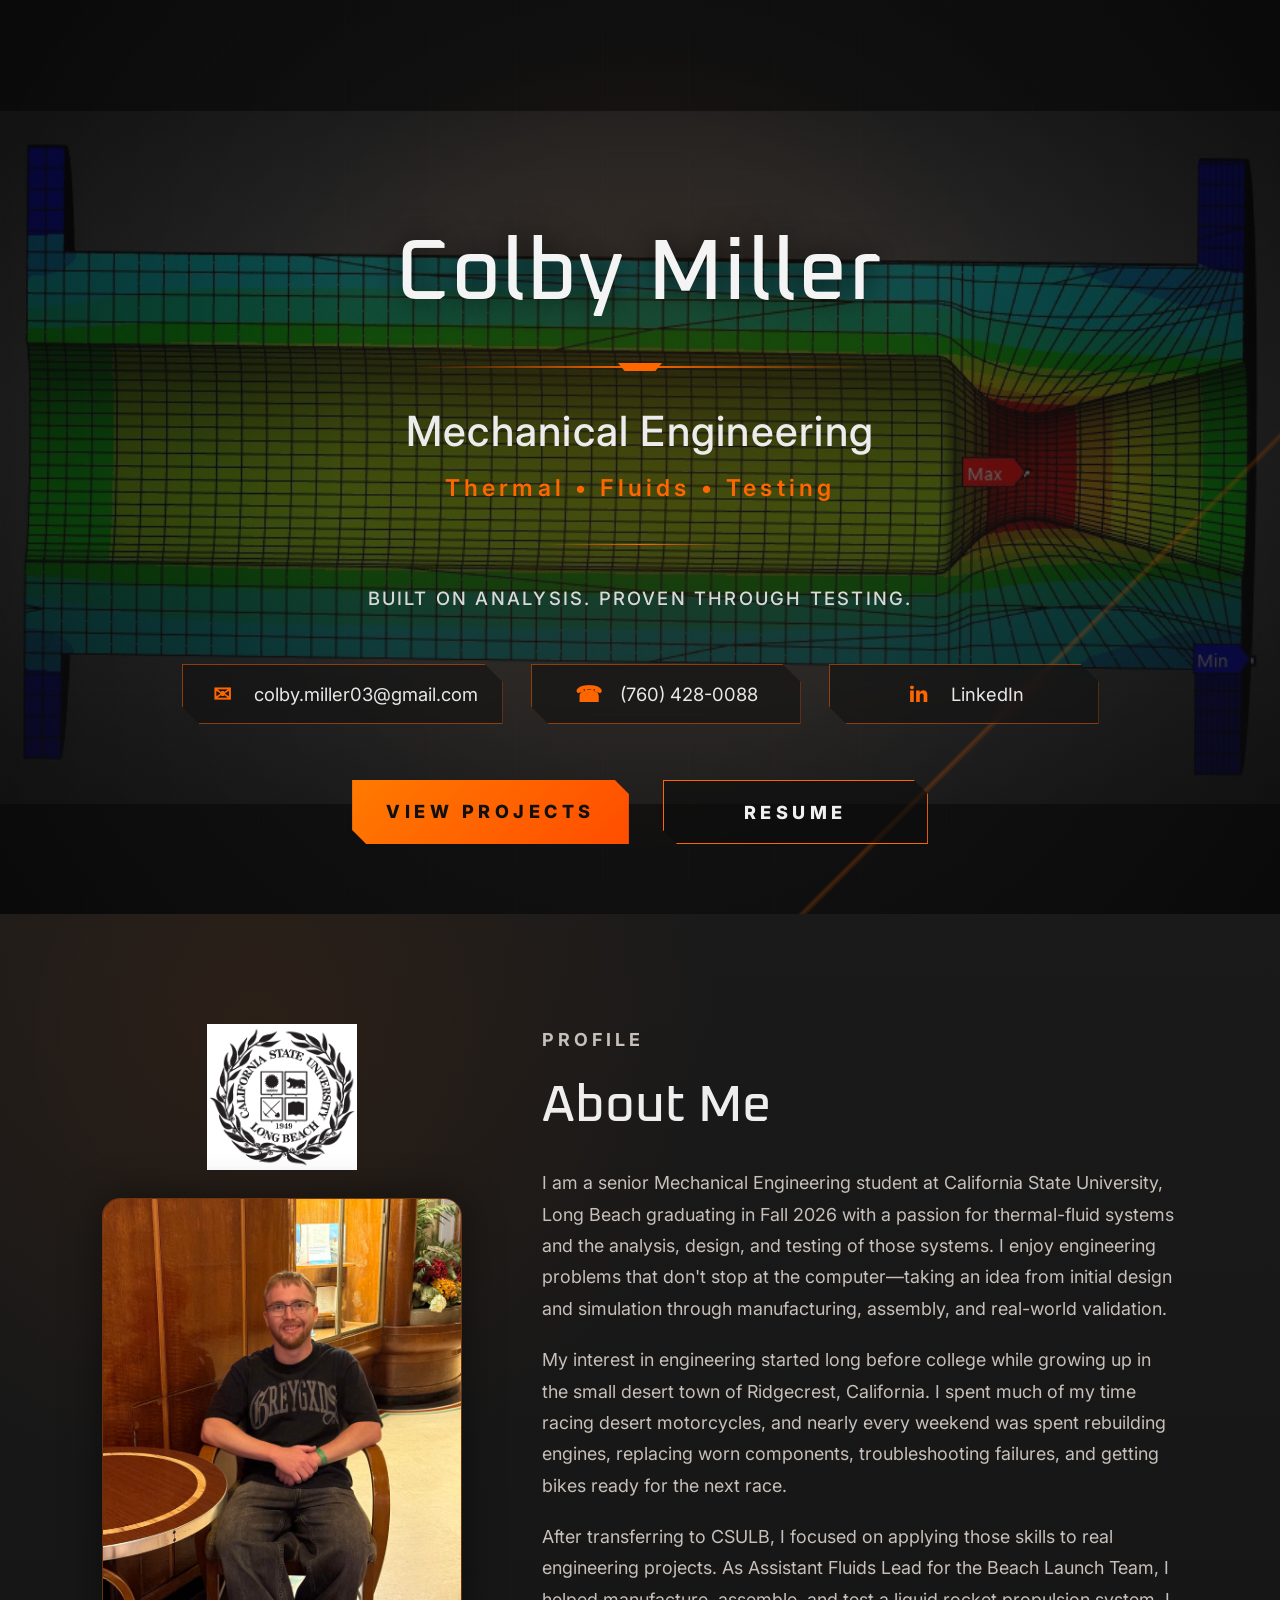
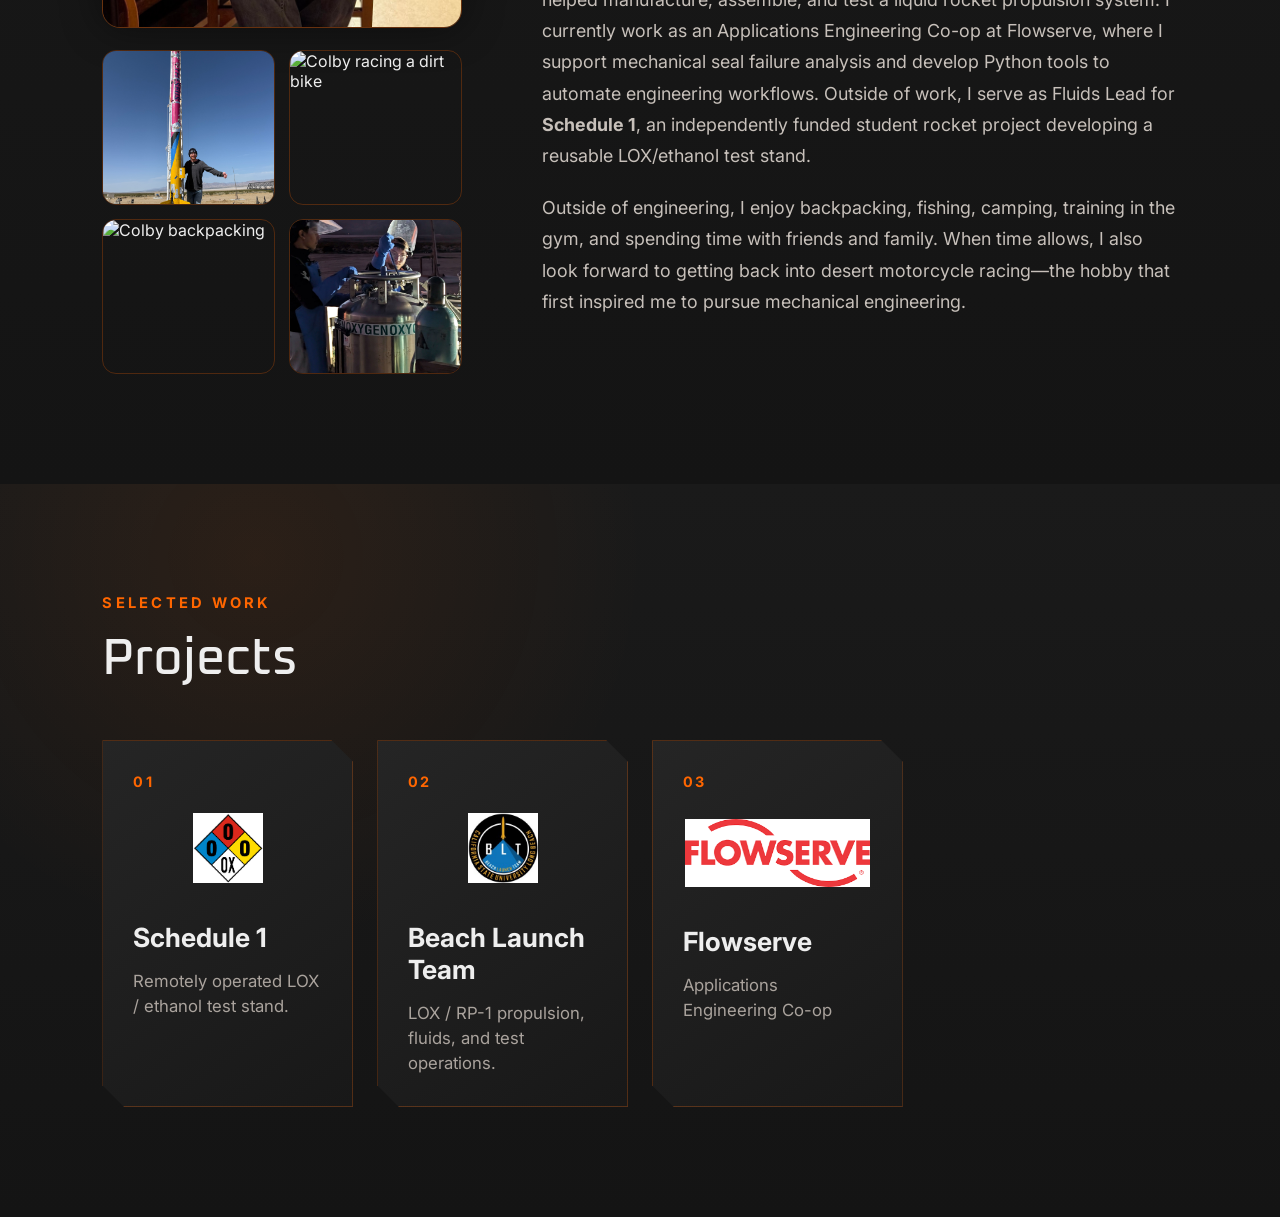
==== index.html @ 21b04b91 "Move website files to repository root" ====
<!DOCTYPE html>
<html lang="en">
<head>
  <meta charset="UTF-8" />
  <meta name="viewport" content="width=device-width, initial-scale=1.0" />
  <title>Colby Miller | Mechanical Engineering</title>

  <link href="https://fonts.googleapis.com/css2?family=Oxanium:wght@300;400;500;600;700&family=Inter:wght@300;400;500;600;700&display=swap" rel="stylesheet">
  <link rel="stylesheet" href="css/style.css" />
</head>

<body>
  <section class="hero">
    <video autoplay muted loop playsinline class="hero-video">
     <source src="../videos/thermalvideo.mp4" type="video/mp4" />
    </video>

    <div class="hero-content">
      <h1>Colby Miller</h1>

      <div class="orange-rule"></div>

      <h2>Mechanical Engineering</h2>
      <p class="subtitle">Thermal • Fluids • Testing</p>

      <div class="small-rule"></div>

      <p class="hook">Built on analysis. Proven through testing.</p>

      <div class="contact-row">
        <a href="mailto:colby.miller03@gmail.com" class="contact-box">
          <span class="icon">✉</span>
          <span>colby.miller03@gmail.com</span>
        </a>

        <a href="tel:7604280088" class="contact-box">
          <span class="icon">☎</span>
          <span>(760) 428-0088</span>
        </a>

        <a href="https://www.linkedin.com/in/colby-miller-5759391b1/" target="_blank" class="contact-box">
          <span class="icon">in</span>
          <span>LinkedIn</span>
        </a>
      </div>

      <div class="button-row">
        <a href="#projects" class="industrial-btn filled">View Projects</a>
        <a href="resume/Colby-Miller-Resume.pdf" class="industrial-btn outline" target="_blank">Resume</a>
      </div>
    </div>
  </section>

 <section class="about" id="about">
  <div class="about-layout">

    <div class="about-visuals">
      <img class="school-logo" src="images/csulb-logo.png" alt="CSULB logo" />

      <img class="portrait-photo" src="images/profile.jpg" alt="Photo of Colby Miller" />

      <div class="photo-grid">
        <img src="images/rocket.jpg" alt="Colby with Beach Launch Team rocket" />
        <img src="images/dirt-bike.jpg" alt="Colby racing a dirt bike" />
        <img src="images/backpacking.jpg" alt="Colby backpacking" />
        <img src="images/lox.jpg" alt="Colby working with LOX hardware" />
      </div>
    </div>

    <div class="about-text">
      <p class="section-label">Profile</p>
      <h2>About Me</h2>

      <p>
        I am a senior Mechanical Engineering student at California State University,
        Long Beach graduating in Fall 2026 with a passion for thermal-fluid systems
        and the analysis, design, and testing of those systems. I enjoy engineering
        problems that don't stop at the computer—taking an idea from initial design
        and simulation through manufacturing, assembly, and real-world validation.
      </p>

      <p>
        My interest in engineering started long before college while growing up in
        the small desert town of Ridgecrest, California. I spent much of my time
        racing desert motorcycles, and nearly every weekend was spent rebuilding
        engines, replacing worn components, troubleshooting failures, and getting
        bikes ready for the next race.
      </p>

      <p>
        After transferring to CSULB, I focused on applying those skills to real
        engineering projects. As Assistant Fluids Lead for the Beach Launch Team, I
        helped manufacture, assemble, and test a liquid rocket propulsion system. I
        currently work as an Applications Engineering Co-op at Flowserve, where I
        support mechanical seal failure analysis and develop Python tools to automate
        engineering workflows. Outside of work, I serve as Fluids Lead for
        <strong>Schedule 1</strong>, an independently funded student rocket project
        developing a reusable LOX/ethanol test stand.
      </p>

      <p>
        Outside of engineering, I enjoy backpacking, fishing, camping, training in
        the gym, and spending time with friends and family. When time allows, I also
        look forward to getting back into desert motorcycle racing—the hobby that
        first inspired me to pursue mechanical engineering.
      </p>
    </div>

  </div>
</section>

  <section class="projects" id="projects">

    <div class="section-header">
        <p class="section-label">Selected Work</p>
        <h2>Projects</h2>
    </div>

    <div class="project-grid">

        <!-- Schedule 1 -->



<a href="projects/schedule-1.html" class="project-card">

    <span>01</span>

    <img
        class="project-logo"
        src="images/schedule1logo.png"
        alt="Schedule 1 Logo"
    >

    <h3>Schedule 1</h3>

    <p>Remotely operated LOX / ethanol test stand.</p>

</a>

        <!-- Beach Launch Team -->

        <a href="projects/beach-launch-team.html" class="project-card">

            <span>02</span>

            <img class="project-logo"
                 src="images/csulb_beach_launch_team_logo.jpg"
                 alt="Beach Launch Team Logo">

            <h3>Beach Launch Team</h3>

            <p>LOX / RP-1 propulsion, fluids, and test operations.</p>

        </a>

        <!-- Flowserve -->

        <a href="projects/flowserve.html" class="project-card">

            <span>03</span>

            <img class="project-logo flowserve-logo"
                 src="images/flowserve_logo.png"
                 alt="Flowserve Logo">

            <h3>Flowserve</h3>

            <p>Applications Engineering Co-op</p>

        </a>

  

    </div>

</section>
  </section>
</body>
</html>
---- css/style.css ----
* {
  margin: 0;
  padding: 0;
  box-sizing: border-box;
}

html {
  scroll-behavior: smooth;
}

body {
  background: #181818;
  color: #eeeeee;
  font-family: "Inter", sans-serif;
}

/* HERO */

.hero {
  min-height: 100vh;
  position: relative;
  display: grid;
  place-items: center;
  text-align: center;
  overflow: hidden;

  background:
    linear-gradient(rgba(18, 18, 18, 0.45), rgba(18, 18, 18, 0.78)),
    radial-gradient(circle at center, rgba(255, 102, 0, 0.18), transparent 55%),
    url("../images/thermal-bg.jpg");

  background-size: contain;
background-repeat: no-repeat;
background-position: center;
background-color: #111111;
}

.hero::before {
  content: "";
  position: absolute;
  inset: 0;
  z-index: 1;
  background:
    linear-gradient(90deg, rgba(255, 102, 0, 0.07) 1px, transparent 1px),
    linear-gradient(rgba(255, 255, 255, 0.018) 1px, transparent 1px);
  background-size: 86px 86px;
  opacity: 0.24;
}

.hero::after {
  content: "";
  position: absolute;
  inset: 0;
  z-index: 1;
  pointer-events: none;
  background:
    radial-gradient(circle, transparent 38%, rgba(0, 0, 0, 0.45) 100%),
    linear-gradient(135deg, transparent 0 78%, rgba(255, 102, 0, 0.28) 78.2%, transparent 78.5%);
}

.hero-content {
  position: relative;
  z-index: 2;
  max-width: 1100px;
  padding: 70px 24px;
}

.hero h1 {
  font-family: "Oxanium", sans-serif;
  font-size: clamp(3.2rem, 7vw, 5.4rem);
  font-weight: 500;
  letter-spacing: 0.015em;
  color: #f4f4f4;
  margin-bottom: 38px;
  text-shadow: 0 0 30px rgba(0, 0, 0, 0.8);
}

.orange-rule {
  width: min(460px, 70vw);
  height: 2px;
  margin: 0 auto 38px;
  background: linear-gradient(90deg, transparent, #ff6600, transparent);
  position: relative;
}

.orange-rule::after {
  content: "";
  position: absolute;
  left: 50%;
  top: -3px;
  transform: translateX(-50%);
  width: 44px;
  height: 8px;
  background: #ff6600;
  clip-path: polygon(0 0, 100% 0, 85% 100%, 15% 100%);
}

.hero h2 {
  font-family: "Inter", sans-serif;
  font-size: 2.6rem;
  font-weight: 500;
  letter-spacing: 0.03em;
  color: #ececec;
  margin-bottom: 18px;
}

.subtitle {
  font-family: "Inter", sans-serif;
  color: #ff6600;
  font-size: 1.45rem;
  font-weight: 600;
  letter-spacing: 0.18em;
}

.small-rule {
  width: 190px;
  height: 1px;
  background: linear-gradient(90deg, transparent, #ff6600, transparent);
  margin: 42px auto;
}

.hook {
  font-family: "Inter", sans-serif;
  color: #d9d9d9;
  font-size: 1.15rem;
  font-weight: 500;
  letter-spacing: 0.12em;
  text-transform: uppercase;
  margin-bottom: 55px;
}

.contact-row {
  display: flex;
  justify-content: center;
  flex-wrap: wrap;
  gap: 28px;
  margin-bottom: 56px;
}

.contact-box {
  min-width: 270px;
  display: flex;
  align-items: center;
  justify-content: center;
  gap: 17px;
  color: #e8e8e8;
  text-decoration: none;
  padding: 16px 24px;
  border: 1px solid rgba(255, 102, 0, 0.5);
  background: rgba(18, 18, 18, 0.58);
  clip-path: polygon(0 0, calc(100% - 18px) 0, 100% 18px, 100% 100%, 18px 100%, 0 calc(100% - 18px));
  backdrop-filter: blur(8px);
  transition: 0.25s ease;
  font-size: 1.15rem;
}

.contact-box:hover {
  border-color: #ff6600;
  box-shadow: 0 0 28px rgba(255, 102, 0, 0.3);
  transform: translateY(-3px);
}

.icon {
  color: #ff6600;
  font-weight: 800;
  font-size: 1.35rem;
  min-width: 30px;
}

.button-row {
  display: flex;
  justify-content: center;
  gap: 34px;
  flex-wrap: wrap;
}

.industrial-btn {
  min-width: 265px;
  padding: 20px 34px;
  font-size: 1.13rem;
  font-weight: 800;
  letter-spacing: 0.25em;
  text-transform: uppercase;
  text-decoration: none;
  transition: 0.25s ease;
  clip-path: polygon(0 0, calc(100% - 14px) 0, 100% 14px, 100% 100%, 14px 100%, 0 calc(100% - 14px));
}

.industrial-btn.filled {
  color: #101010;
  background: linear-gradient(135deg, #ff7a00, #ff4d00);
}

.industrial-btn.outline {
  color: #f0f0f0;
  border: 1px solid #ff6600;
  background: rgba(12, 12, 12, 0.6);
}

.industrial-btn:hover {
  transform: translateY(-4px);
  box-shadow: 0 0 34px rgba(255, 102, 0, 0.38);
}

/* ABOUT + PROJECTS */

.about,
.projects {
  padding: 110px 8%;
  background:
    radial-gradient(circle at 20% 10%, rgba(255, 102, 0, 0.08), transparent 32%),
    linear-gradient(180deg, #1a1a1a, #141414);
}

.section-container {
  max-width: 1150px;
  margin: auto;
  display: grid;
  grid-template-columns: 360px 1fr;
  gap: 70px;
  align-items: center;
}

.about-image img {
  width: 100%;
  border-radius: 18px;
  border: 1px solid rgba(255, 102, 0, 0.35);
  box-shadow: 0 0 45px rgba(0, 0, 0, 0.55);
}

.section-label {
  color: #ff6600;
  text-transform: uppercase;
  letter-spacing: 0.22em;
  font-size: 0.92rem;
  margin-bottom: 16px;
  font-weight: 700;
}

.about-text h2,
.section-header h2 {
  font-family: "Oxanium", sans-serif;
  font-size: clamp(2rem, 4vw, 3.8rem);
  font-weight: 500;
  margin-bottom: 28px;
}

.about-text p {
  color: #c7c0ba;
  line-height: 1.75;
  font-size: 1.12rem;
  margin-bottom: 20px;
}

.section-header {
  max-width: 1150px;
  margin: 0 auto 48px auto;
}

.project-grid {
  max-width: 1150px;
  margin: auto;
  display: grid;
  grid-template-columns: repeat(4, 1fr);
  gap: 24px;
}

.project-card {
  min-height: 250px;
  padding: 30px;
  background: linear-gradient(145deg, #252525, #181818);
  border: 1px solid rgba(255, 102, 0, 0.24);
  color: #eeeeee;
  text-decoration: none;
  transition: 0.25s ease;
  clip-path: polygon(0 0, calc(100% - 22px) 0, 100% 22px, 100% 100%, 22px 100%, 0 calc(100% - 22px));
}

.project-card span {
  color: #ff6600;
  font-size: 0.9rem;
  letter-spacing: 0.16em;
  font-weight: 700;
}

.project-card h3 {
  margin: 38px 0 16px;
  font-size: 1.65rem;
}

.project-card p {
  color: #aaa39d;
  line-height: 1.5;
  font-size: 1.05rem;
}

.project-card:hover {
  transform: translateY(-8px);
  border-color: #ff6600;
  box-shadow: 0 0 38px rgba(255, 102, 0, 0.2);
}

@media (max-width: 900px) {
  .section-container {
    grid-template-columns: 1fr;
  }

  .project-grid {
    grid-template-columns: 1fr;
  }

  .contact-row {
    flex-direction: column;
    align-items: center;
  }

  .hero h2,
  .subtitle,
  .hook {
    letter-spacing: 0.12em;
  }
}

/* ===========================================================
   ABOUT ME PHOTO LAYOUT
=========================================================== */

.about-layout {
  max-width: 1180px;
  margin: auto;
  display: grid;
  grid-template-columns: 360px 1fr;
  gap: 80px;
  align-items: start;
}

.about-visuals {
  display: flex;
  flex-direction: column;
  gap: 22px;
}

.school-logo {
  width: 150px;
  align-self: center;
  object-fit: contain;
  margin-bottom: 6px;
}

.portrait-photo {
  width: 100%;
  height: 430px;
  object-fit: cover;
  border-radius: 18px;
  border: 1px solid rgba(255,102,0,.35);
  box-shadow: 0 0 40px rgba(0,0,0,.45);
}

.photo-grid {
  display: grid;
  grid-template-columns: 1fr 1fr;
  gap: 14px;
}

.photo-grid img {
  width: 100%;
  height: 155px;
  object-fit: cover;
  border-radius: 14px;
  border: 1px solid rgba(255,102,0,.25);
  transition: .25s;
}

.photo-grid img:hover,
.portrait-photo:hover{
  transform: translateY(-4px);
  border-color:#ff6600;
  box-shadow:0 0 25px rgba(255,102,0,.25);
}

@media(max-width:900px){

  .about-layout{
    grid-template-columns:1fr;
  }

  .portrait-photo{
    height:380px;
  }

}

/* ===========================
   PROJECT LOGOS
=========================== */

.project-logo{

    display:block;

    width:70px;

    height:70px;

    object-fit:contain;

    margin:22px auto 18px;

    transition:.25s;

}

.flowserve-logo{

    width:185px;

    height:auto;

    margin:28px auto 18px;

}

.project-card:hover .project-logo{

    transform:scale(1.05);

}

/* ===========================================================
   TECHNICAL PROJECT PAGE
=========================================================== */

.technical-hero {
  min-height: 62vh;
  padding: 70px 8% 80px;
  display: flex;
  flex-direction: column;
  justify-content: flex-end;
  background:
    radial-gradient(circle at 75% 20%, rgba(255, 102, 0, 0.13), transparent 30%),
    linear-gradient(145deg, #211b18, #131313 60%, #0d0d0d);
  border-bottom: 1px solid rgba(255, 102, 0, 0.22);
}

.back-link {
  position: absolute;
  top: 30px;
  left: 8%;
  color: #bdb7b1;
  text-decoration: none;
  font-size: 0.95rem;
  letter-spacing: 0.08em;
  transition: 0.2s ease;
}

.back-link:hover {
  color: #ff6600;
}

.technical-hero h1 {
  max-width: 1050px;
  font-family: "Oxanium", sans-serif;
  font-size: clamp(3rem, 8vw, 6.8rem);
  font-weight: 500;
  line-height: 0.98;
  margin: 12px 0 18px;
}

.technical-subtitle {
  color: #ff6600;
  font-size: clamp(1.25rem, 2.5vw, 2rem);
  font-weight: 600;
  letter-spacing: 0.08em;
}

.technical-intro {
  max-width: 780px;
  margin-top: 28px;
  color: #beb7b0;
  font-size: 1.1rem;
  line-height: 1.75;
}

.technical-page {
  background: #141414;
}

.technical-phase {
  padding: 110px 8%;
  border-bottom: 1px solid rgba(255, 255, 255, 0.07);
  background:
    radial-gradient(circle at 10% 15%, rgba(255, 102, 0, 0.05), transparent 27%),
    linear-gradient(180deg, #171717, #111111);
}

.phase-heading {
  max-width: 1180px;
  margin: 0 auto 48px;
  display: flex;
  align-items: center;
  gap: 24px;
}

.phase-number {
  width: 76px;
  height: 76px;
  flex-shrink: 0;
  display: grid;
  place-items: center;
  border: 1px solid rgba(255, 102, 0, 0.55);
  color: #ff6600;
  font-family: "Oxanium", sans-serif;
  font-size: 1.4rem;
  font-weight: 600;
  clip-path: polygon(
    0 0,
    calc(100% - 14px) 0,
    100% 14px,
    100% 100%,
    14px 100%,
    0 calc(100% - 14px)
  );
}

.phase-label {
  color: #ff6600;
  text-transform: uppercase;
  letter-spacing: 0.22em;
  font-size: 0.82rem;
  font-weight: 700;
  margin-bottom: 8px;
}

.phase-heading h2 {
  font-family: "Oxanium", sans-serif;
  font-size: clamp(2rem, 4vw, 3.7rem);
  font-weight: 500;
}

.phase-image {
  overflow: hidden;
  background: #0c0c0c;
  border: 1px solid rgba(255, 102, 0, 0.24);
  border-radius: 14px;
  box-shadow: 0 24px 70px rgba(0, 0, 0, 0.35);
}

.phase-image img {
  display: block;
  width: 100%;
  height: 100%;
  object-fit: contain;
  background: #101010;
}

.phase-image-wide {
  max-width: 1180px;
  margin: 0 auto 42px;
}

.phase-image-wide img {
  max-height: 720px;
}

.phase-image figcaption {
  padding: 14px 18px;
  color: #99918a;
  font-size: 0.9rem;
  border-top: 1px solid rgba(255, 255, 255, 0.07);
}

.image-pair {
  max-width: 1180px;
  margin: 0 auto 42px;
  display: grid;
  grid-template-columns: 1fr 1.25fr;
  gap: 24px;
}

.image-pair .phase-image {
  min-height: 420px;
}

.phase-content {
  max-width: 920px;
  margin: auto;
}

.phase-content p {
  color: #c8c0b9;
  font-size: 1.08rem;
  line-height: 1.8;
  margin-bottom: 20px;
}

.phase-tags {
  display: flex;
  flex-wrap: wrap;
  gap: 10px;
  margin-top: 32px;
}

.phase-tags span {
  padding: 9px 13px;
  color: #bbb3ac;
  background: rgba(255, 255, 255, 0.035);
  border: 1px solid rgba(255, 102, 0, 0.18);
  border-radius: 999px;
  font-size: 0.88rem;
}

.validation-layout {
  max-width: 1180px;
  margin: 0 auto 42px;
  display: grid;
  grid-template-columns: 1.4fr 0.6fr;
  gap: 28px;
  align-items: stretch;
}

.validation-summary {
  padding: 28px;
  background: linear-gradient(145deg, #24201d, #151515);
  border: 1px solid rgba(255, 102, 0, 0.26);
  border-radius: 14px;
}

.validation-kicker {
  color: #ff6600;
  text-transform: uppercase;
  letter-spacing: 0.2em;
  font-size: 0.82rem;
  font-weight: 700;
  margin-bottom: 22px;
}

.validation-grid {
  display: grid;
  gap: 14px;
}

.validation-card {
  padding: 18px;
  background: rgba(0, 0, 0, 0.28);
  border-left: 2px solid #ff6600;
}

.validation-card span {
  display: block;
  color: #a9a19b;
  font-size: 0.9rem;
  margin-bottom: 8px;
}

.validation-card strong {
  color: #f2f2f2;
  font-family: "Oxanium", sans-serif;
  font-size: 1.55rem;
}

.next-project {
  padding: 110px 8%;
  text-align: center;
  background:
    radial-gradient(circle at center, rgba(255, 102, 0, 0.12), transparent 34%),
    #101010;
}

.next-project h2 {
  max-width: 800px;
  margin: 12px auto 38px;
  font-family: "Oxanium", sans-serif;
  font-size: clamp(2rem, 4vw, 3.6rem);
  font-weight: 500;
}

@media (max-width: 900px) {

  .technical-hero {
    min-height: 70vh;
    padding-top: 110px;
  }

  .phase-heading {
    align-items: flex-start;
  }

  .image-pair,
  .validation-layout {
    grid-template-columns: 1fr;
  }

  .image-pair .phase-image {
    min-height: 300px;
  }

  .phase-number {
    width: 58px;
    height: 58px;
  }

}

/* ===========================================================
   ENGINE THERMAL ANALYSIS
=========================================================== */

.equation-panel {
  max-width: 1050px;
  margin: 38px auto;
  padding: 30px;
  background:
    linear-gradient(145deg, rgba(255, 102, 0, 0.07), rgba(255, 255, 255, 0.025)),
    #171717;
  border: 1px solid rgba(255, 102, 0, 0.24);
  border-left: 3px solid #ff6600;
  border-radius: 12px;
}

.equation-label {
  color: #ff6600;
  text-transform: uppercase;
  letter-spacing: 0.18em;
  font-size: 0.82rem;
  font-weight: 700;
  margin-bottom: 22px;
}

.equation {
  overflow-x: auto;
  padding: 20px 10px;
  color: #f2f2f2;
  font-size: clamp(1rem, 1.8vw, 1.3rem);
  text-align: center;
}

.equation-definitions {
  display: grid;
  grid-template-columns: repeat(2, 1fr);
  gap: 10px 28px;
  margin-top: 22px;
  padding-top: 22px;
  border-top: 1px solid rgba(255, 255, 255, 0.08);
}

.equation-definitions span {
  color: #aaa29b;
  font-size: 0.92rem;
  line-height: 1.5;
}

.equation-definitions strong {
  color: #eeeeee;
}

.thermal-data-grid {
  max-width: 1050px;
  margin: 46px auto;
  display: grid;
  grid-template-columns: 1fr 1fr;
  gap: 24px;
}

.thermal-data-grid .phase-image {
  min-height: 310px;
}

.thermal-data-grid .phase-image img {
  object-fit: contain;
  padding: 10px;
}

.thermal-video-frame {
  max-width: 1080px;
  margin: 48px auto;
  overflow: hidden;
  background: #090909;
  border: 1px solid rgba(255, 102, 0, 0.28);
  border-radius: 14px;
  box-shadow: 0 28px 80px rgba(0, 0, 0, 0.45);
}

.thermal-video-frame video {
  display: block;
  width: 100%;
  max-height: 720px;
  background: #000000;
}

.video-caption {
  padding: 16px 20px;
  color: #aaa29b;
  border-top: 1px solid rgba(255, 255, 255, 0.07);
  font-size: 0.92rem;
}

.thermal-results-grid {
  max-width: 1080px;
  margin: 44px auto;
  display: grid;
  grid-template-columns: repeat(4, 1fr);
  gap: 18px;
}

.thermal-result-card {
  min-height: 150px;
  padding: 24px;
  display: flex;
  flex-direction: column;
  justify-content: space-between;
  background: linear-gradient(145deg, #24211f, #151515);
  border: 1px solid rgba(255, 102, 0, 0.24);
  clip-path: polygon(
    0 0,
    calc(100% - 16px) 0,
    100% 16px,
    100% 100%,
    16px 100%,
    0 calc(100% - 16px)
  );
}

.thermal-result-card span {
  color: #99918a;
  font-size: 0.88rem;
  text-transform: uppercase;
  letter-spacing: 0.1em;
}

.thermal-result-card strong {
  color: #f0f0f0;
  font-family: "Oxanium", sans-serif;
  font-size: 1.35rem;
  font-weight: 500;
}

.thermal-callout {
  max-width: 920px;
  margin: 50px auto 32px;
  padding: 28px 30px;
  background: rgba(255, 102, 0, 0.065);
  border-left: 3px solid #ff6600;
}

.thermal-callout-label {
  color: #ff6600;
  text-transform: uppercase;
  letter-spacing: 0.18em;
  font-size: 0.8rem;
  font-weight: 700;
  margin-bottom: 12px;
}

.thermal-callout p:last-child {
  color: #c8c0b9;
  font-size: 1.04rem;
  line-height: 1.75;
}

.thermal-tags {
  max-width: 920px;
  margin-left: auto;
  margin-right: auto;
}

.future-phase {
  padding: 90px 8%;
  text-align: center;
  background:
    repeating-linear-gradient(
      -45deg,
      rgba(255, 255, 255, 0.012),
      rgba(255, 255, 255, 0.012) 10px,
      transparent 10px,
      transparent 20px
    ),
    #131313;
  border-bottom: 1px solid rgba(255, 255, 255, 0.07);
}

.future-phase h2 {
  margin: 12px 0 24px;
  font-family: "Oxanium", sans-serif;
  font-size: clamp(2rem, 4vw, 3.5rem);
  font-weight: 500;
}

.future-phase p {
  max-width: 760px;
  margin: auto;
  color: #aaa29b;
  font-size: 1.04rem;
  line-height: 1.75;
}

@media (max-width: 900px) {

  .thermal-data-grid,
  .thermal-results-grid {
    grid-template-columns: 1fr;
  }

  .equation-definitions {
    grid-template-columns: 1fr;
  }

  .thermal-data-grid .phase-image {
    min-height: 240px;
  }

}

/* ===========================================================
   FEED SYSTEM DESIGN
=========================================================== */

.feedsystemimage {
  max-width: 1120px;
  margin: 46px auto;
  overflow: hidden;
  background: #090909;
  border: 1px solid rgba(255, 102, 0, 0.28);
  border-radius: 14px;
  box-shadow: 0 28px 80px rgba(0, 0, 0, 0.42);
}

.feedsystemimage img {
  display: block;
  width: 100%;
  max-height: 980px;
  object-fit: contain;
  background: #080808;
}

.feedsystemimage figcaption {
  padding: 16px 20px;
  color: #aaa29b;
  font-size: 0.92rem;
  border-top: 1px solid rgba(255, 255, 255, 0.07);
}

.cadimage {
  max-width: 980px;
}

.cadimage img {
  padding: 22px;
  background: #f2f2f2;
}

.feedsystemtags {
  max-width: 920px;
  margin-left: auto;
  margin-right: auto;
}

.equationsecondary {
  padding-top: 4px;
}

.equationnote {
  margin-top: 24px;
  padding-top: 20px;
  color: #948c86;
  font-size: 0.9rem;
  line-height: 1.65;
  border-top: 1px solid rgba(255, 255, 255, 0.07);
}

.componentgrid {
  max-width: 1050px;
  margin: 50px auto 0;
  display: grid;
  grid-template-columns: repeat(4, 1fr);
  gap: 18px;
}

.componentcard {
  min-height: 180px;
  padding: 24px;
  display: flex;
  flex-direction: column;
  justify-content: space-between;
  background: linear-gradient(145deg, #24211f, #151515);
  border: 1px solid rgba(255, 102, 0, 0.24);
  clip-path: polygon(
    0 0,
    calc(100% - 16px) 0,
    100% 16px,
    100% 100%,
    16px 100%,
    0 calc(100% - 16px)
  );
}

.componentcard span {
  color: #ff6600;
  text-transform: uppercase;
  letter-spacing: 0.11em;
  font-size: 0.82rem;
  font-weight: 700;
}

.componentcard strong {
  color: #d8d2cc;
  font-size: 1rem;
  line-height: 1.5;
  font-weight: 500;
}

@media (max-width: 900px) {

  .componentgrid {
    grid-template-columns: 1fr;
  }

  .feedsystemimage img {
    max-height: none;
  }

}

/* ===========================================================
   FLOWSERVE PAGE
=========================================================== */

.flowservehero {
  min-height: 68vh;
  position: relative;
  padding: 110px 8% 80px;
  display: flex;
  flex-direction: column;
  justify-content: flex-end;
  background:
    radial-gradient(circle at 75% 20%, rgba(255, 102, 0, 0.12), transparent 31%),
    linear-gradient(145deg, #211b18, #141414 58%, #0d0d0d);
  border-bottom: 1px solid rgba(255, 102, 0, 0.22);
}

.flowserveherologo {
  width: min(360px, 72vw);
  height: auto;
  margin-bottom: 40px;
  object-fit: contain;
  filter: drop-shadow(0 0 24px rgba(255, 102, 0, 0.12));
}

.flowservehero h1 {
  font-family: "Oxanium", sans-serif;
  font-size: clamp(3.6rem, 9vw, 7rem);
  font-weight: 500;
  line-height: 0.95;
  margin: 12px 0 20px;
}

.flowserveherotags {
  margin-top: 22px;
  color: #bab2ab;
  font-size: 1rem;
  letter-spacing: 0.11em;
  text-transform: uppercase;
}

.flowservesection {
  padding: 105px 8%;
  background:
    radial-gradient(circle at 12% 15%, rgba(255, 102, 0, 0.045), transparent 26%),
    linear-gradient(180deg, #171717, #111111);
  border-bottom: 1px solid rgba(255, 255, 255, 0.07);
}

.flowservealternate {
  background:
    radial-gradient(circle at 85% 15%, rgba(255, 102, 0, 0.05), transparent 27%),
    linear-gradient(180deg, #141414, #191919);
}

.flowserveheading,
.flowservephaseheading {
  max-width: 1120px;
  margin: 0 auto 45px;
}

.flowservephaseheading {
  display: flex;
  align-items: center;
  gap: 24px;
}

.flowserveheading h2,
.flowservephaseheading h2 {
  font-family: "Oxanium", sans-serif;
  font-size: clamp(2.1rem, 4.6vw, 4rem);
  font-weight: 500;
}

.flowservetext {
  max-width: 920px;
  margin: 0 auto 48px;
}

.flowservetext p {
  color: #c7c0ba;
  font-size: 1.08rem;
  line-height: 1.82;
  margin-bottom: 20px;
}

.industrialworkflow {
  max-width: 1120px;
  margin: 45px auto 0;
  display: grid;
  grid-template-columns: 1fr auto 1fr auto 1fr auto 1fr;
  align-items: center;
  gap: 14px;
}

.workflowitem {
  min-height: 205px;
  padding: 24px;
  display: flex;
  flex-direction: column;
  background: linear-gradient(145deg, #24211f, #151515);
  border: 1px solid rgba(255, 102, 0, 0.24);
  clip-path: polygon(
    0 0,
    calc(100% - 16px) 0,
    100% 16px,
    100% 100%,
    16px 100%,
    0 calc(100% - 16px)
  );
}

.workflowitem span,
.pythonsource span,
.pythonprocesscard span {
  color: #ff6600;
  font-size: 0.8rem;
  font-weight: 700;
  letter-spacing: 0.12em;
  text-transform: uppercase;
}

.workflowitem strong {
  margin: 30px 0 12px;
  color: #f0f0f0;
  font-size: 1.2rem;
}

.workflowitem p {
  color: #9e9690;
  font-size: 0.92rem;
  line-height: 1.55;
}

.workflowarrow {
  color: #ff6600;
  font-size: 1.55rem;
}

.failureanalysislayout {
  max-width: 1120px;
  margin: 45px auto 0;
  display: grid;
  grid-template-columns: 1.35fr 0.65fr;
  gap: 30px;
}

.failureinputs {
  display: grid;
  grid-template-columns: repeat(2, 1fr);
  gap: 16px;
}

.failurecard {
  padding: 22px;
  background: rgba(255, 255, 255, 0.035);
  border: 1px solid rgba(255, 102, 0, 0.18);
  border-left: 2px solid #ff6600;
}

.failurecard span {
  color: #e9e9e9;
  font-weight: 600;
}

.failurecard p {
  margin-top: 10px;
  color: #9f9791;
  font-size: 0.9rem;
  line-height: 1.55;
}

.failureoutput {
  display: flex;
  flex-direction: column;
  justify-content: center;
  padding: 34px;
  text-align: center;
  background: linear-gradient(145deg, #29231f, #141414);
  border: 1px solid rgba(255, 102, 0, 0.3);
}

.failureoutput h3 {
  font-family: "Oxanium", sans-serif;
  font-size: 1.45rem;
  font-weight: 500;
}

.outputline {
  width: 2px;
  height: 65px;
  margin: 24px auto;
  background: linear-gradient(#ff6600, transparent);
}

.flowservetags {
  max-width: 920px;
  margin-left: auto;
  margin-right: auto;
  margin-top: 42px;
}

.supportgrid {
  max-width: 1050px;
  margin: 44px auto 0;
  display: grid;
  grid-template-columns: repeat(4, 1fr);
  gap: 18px;
}

.supportcard,
.automationcard {
  min-height: 170px;
  padding: 24px;
  background: linear-gradient(145deg, #23201e, #151515);
  border: 1px solid rgba(255, 102, 0, 0.2);
}

.supportcard span,
.automationcard span {
  color: #ff6600;
  font-weight: 700;
  text-transform: uppercase;
  letter-spacing: 0.09em;
  font-size: 0.8rem;
}

.supportcard p,
.automationcard p {
  margin-top: 22px;
  color: #aaa29b;
  line-height: 1.55;
}

.pythonworkflow {
  max-width: 1120px;
  margin: 50px auto;
  display: grid;
  grid-template-columns: 0.8fr 1.1fr 0.7fr;
  gap: 28px;
  align-items: center;
}

.pythonsourcegroup {
  display: grid;
  gap: 13px;
}

.pythonsource {
  padding: 18px;
  background: rgba(255, 255, 255, 0.035);
  border-left: 2px solid #ff6600;
}

.pythonsource strong {
  display: block;
  margin-top: 8px;
  color: #dedede;
  font-size: 1rem;
}

.pythonprocess {
  display: grid;
  gap: 11px;
}

.pythonprocesscard {
  padding: 20px;
  background: linear-gradient(145deg, #24211f, #151515);
  border: 1px solid rgba(255, 102, 0, 0.2);
}

.pythonprocesscard strong {
  display: block;
  margin: 9px 0;
  color: #f0f0f0;
}

.pythonprocesscard p {
  color: #9d958f;
  font-size: 0.9rem;
}

.pythonprocessarrow {
  color: #ff6600;
  text-align: center;
  font-size: 1.3rem;
}

.pythonoutput {
  padding: 30px;
  text-align: center;
  background: rgba(255, 102, 0, 0.07);
  border: 1px solid rgba(255, 102, 0, 0.3);
}

.pythonoutput h3 {
  margin: 14px 0;
  font-family: "Oxanium", sans-serif;
  font-size: 1.5rem;
  font-weight: 500;
}

.pythonoutput p:last-child {
  color: #aaa29b;
  line-height: 1.55;
}

.automationresults {
  max-width: 1050px;
  margin: 52px auto 0;
  display: grid;
  grid-template-columns: repeat(4, 1fr);
  gap: 18px;
}

.flowserveskills {
  padding: 100px 8%;
  text-align: center;
  background:
    radial-gradient(circle at center, rgba(255, 102, 0, 0.08), transparent 36%),
    #121212;
  border-bottom: 1px solid rgba(255, 255, 255, 0.07);
}

.flowserveskills h2 {
  margin: 12px 0 38px;
  font-family: "Oxanium", sans-serif;
  font-size: clamp(2.1rem, 4.5vw, 3.8rem);
  font-weight: 500;
}

.flowserveskillgrid {
  max-width: 1050px;
  margin: auto;
  display: flex;
  justify-content: center;
  flex-wrap: wrap;
  gap: 12px;
}

.flowserveskillgrid span {
  padding: 11px 15px;
  color: #bbb3ac;
  background: rgba(255, 255, 255, 0.035);
  border: 1px solid rgba(255, 102, 0, 0.2);
  border-radius: 999px;
}

@media (max-width: 1000px) {

  .industrialworkflow {
    grid-template-columns: 1fr;
  }

  .workflowarrow {
    transform: rotate(90deg);
    text-align: center;
  }

  .failureanalysislayout,
  .pythonworkflow {
    grid-template-columns: 1fr;
  }

  .supportgrid,
  .automationresults {
    grid-template-columns: repeat(2, 1fr);
  }

}

@media (max-width: 700px) {

  .flowservehero {
    min-height: 75vh;
  }

  .flowservephaseheading {
    align-items: flex-start;
  }

  .failureinputs,
  .supportgrid,
  .automationresults {
    grid-template-columns: 1fr;
  }

  .flowserveherotags {
    line-height: 1.7;
  }

}

/* ===========================================================
   BEACH LAUNCH TEAM HOME PAGE
=========================================================== */

.blthero {
  min-height: 72vh;
  padding: 110px 8% 85px;
  position: relative;
  display: flex;
  align-items: flex-end;
  background:
    radial-gradient(
      circle at 78% 20%,
      rgba(255, 102, 0, 0.13),
      transparent 31%
    ),
    linear-gradient(
      145deg,
      #211b18,
      #141414 58%,
      #0d0d0d
    );
  border-bottom: 1px solid rgba(255, 102, 0, 0.22);
}

.bltherocontent {
  width: 100%;
  max-width: 1250px;
  margin: auto;
  display: grid;
  grid-template-columns: 280px 1fr;
  gap: 65px;
  align-items: center;
}

.bltherologo {
  width: 100%;
  aspect-ratio: 1;
  object-fit: cover;
  border-radius: 50%;
  border: 1px solid rgba(255, 102, 0, 0.32);
  box-shadow:
    0 0 45px rgba(255, 102, 0, 0.1),
    0 25px 60px rgba(0, 0, 0, 0.35);
}

.bltherotext h1 {
  margin: 12px 0 19px;
  font-family: "Oxanium", sans-serif;
  font-size: clamp(3.4rem, 7.5vw, 6.7rem);
  font-weight: 500;
  line-height: 0.97;
}

.bltherodescription {
  max-width: 750px;
  margin-top: 25px;
  color: #aaa29b;
  font-size: 1.08rem;
  line-height: 1.75;
}


/* OVERVIEW */

.bltoverview {
  padding: 110px 8%;
  background:
    radial-gradient(
      circle at 12% 20%,
      rgba(255, 102, 0, 0.05),
      transparent 28%
    ),
    linear-gradient(
      180deg,
      #171717,
      #111111
    );
  border-bottom: 1px solid rgba(255, 255, 255, 0.07);
}

.bltsectionheading {
  max-width: 1120px;
  margin: 0 auto 48px;
}

.bltsectionheading h2 {
  margin-top: 10px;
  font-family: "Oxanium", sans-serif;
  font-size: clamp(2.3rem, 5vw, 4.3rem);
  font-weight: 500;
}

.bltsectionintro {
  max-width: 720px;
  margin-top: 18px;
  color: #aaa29b;
  font-size: 1.03rem;
  line-height: 1.7;
}

.bltoverviewlayout {
  max-width: 1120px;
  margin: auto;
  display: grid;
  grid-template-columns: 1.12fr 0.88fr;
  gap: 55px;
  align-items: center;
}

.bltlaunchimage {
  position: relative;
  overflow: hidden;
  background: #111111;
  border: 1px solid rgba(255, 102, 0, 0.25);
  clip-path: polygon(
    0 0,
    calc(100% - 22px) 0,
    100% 22px,
    100% 100%,
    22px 100%,
    0 calc(100% - 22px)
  );
}

.bltlaunchimage img {
  width: 100%;
  min-height: 450px;
  display: block;
  object-fit: cover;
}

.bltimagecaption {
  position: absolute;
  right: 0;
  bottom: 0;
  left: 0;
  padding: 19px 22px;
  display: flex;
  gap: 21px;
  align-items: center;
  background:
    linear-gradient(
      90deg,
      rgba(10, 10, 10, 0.95),
      rgba(10, 10, 10, 0.72)
    );
  border-top: 1px solid rgba(255, 102, 0, 0.24);
}

.bltimagecaption span {
  color: #ff6600;
  font-size: 0.78rem;
  font-weight: 700;
  letter-spacing: 0.12em;
  text-transform: uppercase;
}

.bltimagecaption p {
  color: #c2bbb5;
  font-size: 0.88rem;
}

.bltoverviewtext p {
  margin-bottom: 20px;
  color: #c7c0ba;
  font-size: 1.04rem;
  line-height: 1.82;
}


/* SPECIFICATIONS */

.bltspecsection {
  max-width: 1120px;
  margin: 85px auto 0;
}

.bltspecgrid {
  margin-top: 25px;
  display: grid;
  grid-template-columns: repeat(4, 1fr);
  gap: 14px;
}

.bltspeccard {
  min-height: 125px;
  padding: 21px;
  display: flex;
  flex-direction: column;
  justify-content: space-between;
  background:
    linear-gradient(
      145deg,
      #23201e,
      #151515
    );
  border: 1px solid rgba(255, 102, 0, 0.2);
}

.bltspeccard span {
  color: #938b85;
  font-size: 0.73rem;
  font-weight: 700;
  letter-spacing: 0.11em;
  text-transform: uppercase;
}

.bltspeccard strong {
  margin-top: 20px;
  color: #f0f0f0;
  font-family: "Oxanium", sans-serif;
  font-size: 1.16rem;
  font-weight: 500;
}

.bltrolegrid {
  max-width: 1120px;
  margin: 28px auto 0;
  display: grid;
  grid-template-columns: repeat(3, 1fr);
  gap: 16px;
}

.bltrolecard {
  padding: 27px;
  background: rgba(255, 102, 0, 0.055);
  border: 1px solid rgba(255, 102, 0, 0.25);
  border-left: 3px solid #ff6600;
}

.bltrolecard h3 {
  margin: 15px 0 9px;
  color: #ededed;
  font-family: "Oxanium", sans-serif;
  font-size: 1.45rem;
  font-weight: 500;
}

.bltrolecard p:last-child {
  color: #9f9791;
}


/* CONTRIBUTIONS */

.bltcontributions {
  padding: 110px 8%;
  background:
    radial-gradient(
      circle at 88% 14%,
      rgba(255, 102, 0, 0.06),
      transparent 28%
    ),
    linear-gradient(
      180deg,
      #141414,
      #191919
    );
  border-bottom: 1px solid rgba(255, 255, 255, 0.07);
}

.bltcontributiongrid {
  max-width: 1120px;
  margin: auto;
  display: grid;
  gap: 20px;
}

.bltcontributioncard {
  min-height: 265px;
  padding: 35px;
  display: grid;
  grid-template-columns: 95px 1fr 55px;
  gap: 30px;
  align-items: center;
  color: inherit;
  text-decoration: none;
  background:
    linear-gradient(
      145deg,
      #24211f,
      #151515
    );
  border: 1px solid rgba(255, 102, 0, 0.2);
  transition:
    transform 0.25s ease,
    border-color 0.25s ease,
    background 0.25s ease;
  clip-path: polygon(
    0 0,
    calc(100% - 22px) 0,
    100% 22px,
    100% 100%,
    22px 100%,
    0 calc(100% - 22px)
  );
}

.bltcontributioncard:hover {
  transform: translateY(-5px);
  border-color: rgba(255, 102, 0, 0.52);
  background:
    linear-gradient(
      145deg,
      #2a2420,
      #171717
    );
}

.bltcardnumber {
  color: rgba(255, 102, 0, 0.22);
  font-family: "Oxanium", sans-serif;
  font-size: 4rem;
  font-weight: 600;
  line-height: 1;
}

.bltcardcontent h3 {
  margin: 10px 0 15px;
  color: #f0f0f0;
  font-family: "Oxanium", sans-serif;
  font-size: clamp(1.65rem, 3vw, 2.45rem);
  font-weight: 500;
}

.bltcardcontent > p {
  max-width: 780px;
  color: #aaa29b;
  line-height: 1.7;
}

.bltcardtags {
  margin-top: 23px;
  display: flex;
  flex-wrap: wrap;
  gap: 9px;
}

.bltcardtags span {
  padding: 8px 11px;
  color: #bcb4ae;
  font-size: 0.76rem;
  letter-spacing: 0.06em;
  text-transform: uppercase;
  background: rgba(255, 255, 255, 0.035);
  border: 1px solid rgba(255, 102, 0, 0.16);
}

.bltcardarrow {
  color: #ff6600;
  font-size: 2rem;
  transition: transform 0.25s ease;
}

.bltcontributioncard:hover .bltcardarrow {
  transform: translateX(7px);
}


/* CAMPAIGN TIMELINE */

.bltcampaign {
  padding: 110px 8%;
  background:
    radial-gradient(
      circle at 16% 20%,
      rgba(255, 102, 0, 0.05),
      transparent 25%
    ),
    linear-gradient(
      180deg,
      #171717,
      #111111
    );
  border-bottom: 1px solid rgba(255, 255, 255, 0.07);
}

.blttimeline {
  max-width: 1000px;
  margin: auto;
  position: relative;
}

.blttimeline::before {
  content: "";
  position: absolute;
  top: 0;
  bottom: 0;
  left: 30px;
  width: 1px;
  background:
    linear-gradient(
      #ff6600,
      rgba(255, 102, 0, 0.1)
    );
}

.blttimelineitem {
  position: relative;
  margin-bottom: 22px;
  display: grid;
  grid-template-columns: 62px 1fr;
  gap: 28px;
  align-items: start;
}

.blttimelinemarker {
  width: 61px;
  height: 61px;
  z-index: 1;
  display: grid;
  place-items: center;
  color: #ff6600;
  font-family: "Oxanium", sans-serif;
  font-weight: 700;
  background: #171717;
  border: 1px solid rgba(255, 102, 0, 0.42);
  border-radius: 50%;
}

.blttimelineitem > div:last-child {
  padding: 20px 24px;
  background: rgba(255, 255, 255, 0.026);
  border-left: 2px solid rgba(255, 102, 0, 0.5);
}

.blttimelineitem span {
  color: #eeeeee;
  font-family: "Oxanium", sans-serif;
  font-size: 1.2rem;
  font-weight: 500;
}

.blttimelineitem p {
  margin-top: 9px;
  color: #9f9791;
  line-height: 1.65;
}


/* SKILLS */

.bltskills {
  padding: 100px 8%;
  text-align: center;
  background:
    radial-gradient(
      circle at center,
      rgba(255, 102, 0, 0.08),
      transparent 36%
    ),
    #121212;
  border-bottom: 1px solid rgba(255, 255, 255, 0.07);
}

.bltskills h2 {
  margin: 12px 0 38px;
  font-family: "Oxanium", sans-serif;
  font-size: clamp(2.1rem, 4.5vw, 3.8rem);
  font-weight: 500;
}

.bltskillgrid {
  max-width: 1050px;
  margin: auto;
  display: flex;
  justify-content: center;
  flex-wrap: wrap;
  gap: 12px;
}

.bltskillgrid span {
  padding: 11px 15px;
  color: #bbb3ac;
  background: rgba(255, 255, 255, 0.035);
  border: 1px solid rgba(255, 102, 0, 0.2);
  border-radius: 999px;
}


/* RESPONSIVE */

@media (max-width: 1000px) {

  .bltherocontent {
    grid-template-columns: 210px 1fr;
    gap: 40px;
  }

  .bltoverviewlayout {
    grid-template-columns: 1fr;
  }

  .bltspecgrid {
    grid-template-columns: repeat(3, 1fr);
  }

}

@media (max-width: 760px) {

  .blthero {
    min-height: auto;
    padding-top: 125px;
  }

  .bltherocontent {
    grid-template-columns: 1fr;
    gap: 34px;
  }

  .bltherologo {
    width: 190px;
  }

  .bltspecgrid {
    grid-template-columns: repeat(2, 1fr);
  }

  .bltrolegrid {
    grid-template-columns: 1fr;
  }

  .bltcontributioncard {
    grid-template-columns: 1fr;
    gap: 18px;
  }

  .bltcardnumber {
    font-size: 2.6rem;
  }

  .bltcardarrow {
    justify-self: end;
  }

}

@media (max-width: 520px) {

  .bltspecgrid {
    grid-template-columns: 1fr;
  }

  .bltlaunchimage img {
    min-height: 330px;
  }

  .bltimagecaption {
    align-items: flex-start;
    flex-direction: column;
    gap: 7px;
  }

}

/* ===========================================================
   BLT MANUFACTURING PAGE
=========================================================== */

.manufacturinghero {
  min-height: 72vh;
  padding: 120px 8% 90px;
  display: flex;
  align-items: flex-end;
  background:
    radial-gradient(
      circle at 80% 20%,
      rgba(255, 102, 0, 0.13),
      transparent 32%
    ),
    linear-gradient(
      145deg,
      #211b18,
      #141414 58%,
      #0d0d0d
    );
  border-bottom: 1px solid rgba(255, 102, 0, 0.22);
}

.manufacturingherocontent {
  width: 100%;
  max-width: 1150px;
  margin: auto;
}

.manufacturinghero h1 {
  max-width: 1000px;
  margin: 14px 0 20px;
  font-family: "Oxanium", sans-serif;
  font-size: clamp(3.2rem, 7vw, 6rem);
  font-weight: 500;
  line-height: 1;
}

.manufacturingherotext {
  max-width: 760px;
  margin-top: 24px;
  color: #aaa29b;
  font-size: 1.08rem;
  line-height: 1.75;
}


/* INTRODUCTION */

.manufacturingintro,
.manufacturingsection {
  padding: 110px 8%;
  background:
    radial-gradient(
      circle at 12% 18%,
      rgba(255, 102, 0, 0.045),
      transparent 27%
    ),
    linear-gradient(
      180deg,
      #171717,
      #111111
    );
  border-bottom: 1px solid rgba(255, 255, 255, 0.07);
}

.manufacturingalternate {
  background:
    radial-gradient(
      circle at 88% 15%,
      rgba(255, 102, 0, 0.055),
      transparent 27%
    ),
    linear-gradient(
      180deg,
      #141414,
      #191919
    );
}

.manufacturingheading,
.manufacturingsectionheading {
  max-width: 1120px;
  margin: 0 auto 48px;
}

.manufacturingheading h2,
.manufacturingsectionheading h2 {
  margin-top: 10px;
  font-family: "Oxanium", sans-serif;
  font-size: clamp(2.2rem, 4.8vw, 4rem);
  font-weight: 500;
}

.manufacturingsectionheading {
  display: flex;
  gap: 24px;
  align-items: center;
}

.manufacturingintrogrid,
.manufacturingcontentgrid {
  max-width: 1120px;
  margin: auto;
  display: grid;
  grid-template-columns: 0.9fr 1.1fr;
  gap: 55px;
  align-items: center;
}

.manufacturingcontentgrid {
  grid-template-columns: 1fr 1fr;
}

.manufacturingcontentgrid.reverse {
  grid-template-columns: 0.9fr 1.1fr;
}

.manufacturingintrotext p,
.manufacturingtext > p {
  margin-bottom: 20px;
  color: #c5beb8;
  font-size: 1.04rem;
  line-height: 1.8;
}


/* IMAGES */

.manufacturingimage {
  position: relative;
  overflow: hidden;
  background: #111111;
  border: 1px solid rgba(255, 102, 0, 0.24);
  clip-path: polygon(
    0 0,
    calc(100% - 20px) 0,
    100% 20px,
    100% 100%,
    20px 100%,
    0 calc(100% - 20px)
  );
}

.manufacturingimage img {
  width: 100%;
  min-height: 430px;
  display: block;
  object-fit: cover;
}

.manufacturingcaption {
  position: absolute;
  right: 0;
  bottom: 0;
  left: 0;
  padding: 18px 21px;
  background:
    linear-gradient(
      90deg,
      rgba(10, 10, 10, 0.96),
      rgba(10, 10, 10, 0.72)
    );
  border-top: 1px solid rgba(255, 102, 0, 0.24);
}

.manufacturingcaption span {
  color: #ff6600;
  font-size: 0.76rem;
  font-weight: 700;
  letter-spacing: 0.11em;
  text-transform: uppercase;
}

.manufacturingcaption p {
  margin-top: 7px;
  color: #bbb3ad;
  font-size: 0.87rem;
  line-height: 1.5;
}


/* TASKS */

.manufacturingtaskgrid {
  margin-top: 35px;
  display: grid;
  grid-template-columns: repeat(2, 1fr);
  gap: 14px;
}

.manufacturingtask {
  min-height: 155px;
  padding: 20px;
  background:
    linear-gradient(
      145deg,
      #24211f,
      #151515
    );
  border: 1px solid rgba(255, 102, 0, 0.19);
}

.manufacturingtask span {
  color: #ff6600;
  font-size: 0.75rem;
  font-weight: 700;
}

.manufacturingtask strong {
  display: block;
  margin: 18px 0 8px;
  color: #eeeeee;
  font-family: "Oxanium", sans-serif;
  font-size: 1rem;
  font-weight: 500;
}

.manufacturingtask p {
  color: #9f9791;
  font-size: 0.87rem;
  line-height: 1.5;
}


/* OPERATIONS */

.manufacturingoperations,
.manufacturingskills {
  margin-top: 35px;
  display: flex;
  flex-wrap: wrap;
  gap: 11px;
}

.manufacturingoperations span,
.manufacturingskills span {
  padding: 10px 14px;
  color: #bbb3ac;
  font-size: 0.82rem;
  letter-spacing: 0.05em;
  text-transform: uppercase;
  background: rgba(255, 255, 255, 0.035);
  border: 1px solid rgba(255, 102, 0, 0.2);
}


/* RESULT */

.manufacturingresult {
  padding: 105px 8%;
  text-align: center;
  background:
    radial-gradient(
      circle at center,
      rgba(255, 102, 0, 0.08),
      transparent 38%
    ),
    #121212;
  border-bottom: 1px solid rgba(255, 255, 255, 0.07);
}

.manufacturingresulttext {
  max-width: 850px;
  margin: 0 auto;
  color: #bbb3ad;
  font-size: 1.04rem;
  line-height: 1.8;
}

.manufacturingskills {
  max-width: 1000px;
  margin: 38px auto 0;
  justify-content: center;
}


/* RESPONSIVE */

@media (max-width: 900px) {

  .manufacturingintrogrid,
  .manufacturingcontentgrid,
  .manufacturingcontentgrid.reverse {
    grid-template-columns: 1fr;
  }

  .manufacturingcontentgrid.reverse .manufacturingimage {
    grid-row: 1;
  }

}

@media (max-width: 650px) {

  .manufacturinghero {
    min-height: 75vh;
  }

  .manufacturingsectionheading {
    align-items: flex-start;
  }

  .manufacturingtaskgrid {
    grid-template-columns: 1fr;
  }

  .manufacturingimage img {
    min-height: 330px;
  }

}

/* ===========================================================
   BLT TEST ENGINEERING PAGE
=========================================================== */

.testhero {
  min-height: 72vh;
  padding: 120px 8% 90px;
  display: flex;
  align-items: flex-end;
  background:
    radial-gradient(
      circle at 80% 20%,
      rgba(255, 102, 0, 0.13),
      transparent 32%
    ),
    linear-gradient(
      145deg,
      #211b18,
      #141414 58%,
      #0d0d0d
    );
  border-bottom: 1px solid rgba(255, 102, 0, 0.22);
}

.testherocontent {
  width: 100%;
  max-width: 1150px;
  margin: auto;
}

.testhero h1 {
  margin: 14px 0 20px;
  font-family: "Oxanium", sans-serif;
  font-size: clamp(3.4rem, 8vw, 6.7rem);
  font-weight: 500;
  line-height: 1;
}

.testherotext {
  max-width: 780px;
  margin-top: 24px;
  color: #aaa29b;
  font-size: 1.08rem;
  line-height: 1.75;
}


/* SECTIONS */

.testsection {
  padding: 110px 8%;
  background:
    radial-gradient(
      circle at 12% 18%,
      rgba(255, 102, 0, 0.045),
      transparent 27%
    ),
    linear-gradient(
      180deg,
      #171717,
      #111111
    );
  border-bottom: 1px solid rgba(255, 255, 255, 0.07);
}

.testalternate {
  background:
    radial-gradient(
      circle at 88% 15%,
      rgba(255, 102, 0, 0.055),
      transparent 27%
    ),
    linear-gradient(
      180deg,
      #141414,
      #191919
    );
}

.testsectionheading {
  max-width: 1120px;
  margin: 0 auto 48px;
  display: flex;
  gap: 24px;
  align-items: center;
}

.testsectionheading h2 {
  margin-top: 10px;
  font-family: "Oxanium", sans-serif;
  font-size: clamp(2.2rem, 4.8vw, 4rem);
  font-weight: 500;
}

.testintrogrid,
.testtwocolumn,
.coldflowsuccess {
  max-width: 1120px;
  margin: auto;
  display: grid;
  grid-template-columns: 1fr 1fr;
  gap: 55px;
  align-items: center;
}

.testtext.wide {
  max-width: 900px;
  margin: 0 auto 45px;
}

.testtext p {
  margin-bottom: 20px;
  color: #c5beb8;
  font-size: 1.04rem;
  line-height: 1.8;
}

.testsubsection {
  max-width: 1120px;
  margin: 85px auto 0;
  padding-top: 50px;
  border-top: 1px solid rgba(255, 255, 255, 0.08);
}

.testsubsection h3,
.equationheading h3,
.coldflowcard h3,
.coldflowsuccess h3,
.testresultbox h3 {
  margin: 10px 0 28px;
  font-family: "Oxanium", sans-serif;
  font-size: clamp(1.8rem, 3.5vw, 2.8rem);
  font-weight: 500;
}


/* IMAGES */

.testimage {
  position: relative;
  overflow: hidden;
  background: #111111;
  border: 1px solid rgba(255, 102, 0, 0.24);
  clip-path: polygon(
    0 0,
    calc(100% - 20px) 0,
    100% 20px,
    100% 100%,
    20px 100%,
    0 calc(100% - 20px)
  );
}

.testimage img {
  width: 100%;
  min-height: 430px;
  display: block;
  object-fit: cover;
}

.testcaption {
  position: absolute;
  right: 0;
  bottom: 0;
  left: 0;
  padding: 18px 21px;
  background:
    linear-gradient(
      90deg,
      rgba(10, 10, 10, 0.96),
      rgba(10, 10, 10, 0.72)
    );
  border-top: 1px solid rgba(255, 102, 0, 0.24);
}

.testcaption span {
  color: #ff6600;
  font-size: 0.76rem;
  font-weight: 700;
  letter-spacing: 0.11em;
  text-transform: uppercase;
}

.testcaption p {
  margin-top: 7px;
  color: #bbb3ad;
  font-size: 0.87rem;
  line-height: 1.5;
}


/* CALLOUTS */

.testcallout {
  padding: 34px;
  background: linear-gradient(145deg, #24211f, #151515);
  border: 1px solid rgba(255, 102, 0, 0.25);
}

.testcallout.warning {
  border-left: 3px solid #ff6600;
}

.testcallout.success {
  border-left: 3px solid #ff6600;
}

.testcallout strong {
  display: block;
  margin: 16px 0;
  color: #eeeeee;
  font-family: "Oxanium", sans-serif;
  font-size: 1.45rem;
  font-weight: 500;
}

.testcallout p:last-child {
  color: #a8a09a;
  line-height: 1.65;
}


/* TEST PROCESS */

.testprocessgrid {
  max-width: 1120px;
  margin: 65px auto 0;
  display: grid;
  grid-template-columns: repeat(3, 1fr);
  gap: 15px;
}

.testprocesscard {
  min-height: 175px;
  padding: 22px;
  background: linear-gradient(145deg, #24211f, #151515);
  border: 1px solid rgba(255, 102, 0, 0.19);
}

.testprocesscard span {
  color: #ff6600;
  font-size: 0.75rem;
  font-weight: 700;
}

.testprocesscard strong {
  display: block;
  margin: 20px 0 10px;
  color: #eeeeee;
  font-family: "Oxanium", sans-serif;
  font-size: 1rem;
  font-weight: 500;
}

.testprocesscard p {
  color: #9f9791;
  font-size: 0.88rem;
  line-height: 1.55;
}


/* EQUATIONS */

.equationsection {
  max-width: 1120px;
  margin: 90px auto 0;
}

.equationheading {
  margin-bottom: 30px;
}

.pressureheading {
  margin-top: 65px;
}

.equationgrid {
  display: grid;
  grid-template-columns: repeat(2, 1fr);
  gap: 18px;
}

.pressuregrid {
  grid-template-columns: repeat(2, 1fr);
}

.equationcard {
  padding: 28px;
  overflow-x: auto;
  background:
    linear-gradient(
      145deg,
      #24211f,
      #151515
    );
  border: 1px solid rgba(255, 102, 0, 0.2);
}

.equationcard.wide {
  grid-column: 1 / -1;
}

.equationcard > span {
  color: #ff6600;
  font-size: 0.78rem;
  font-weight: 700;
  letter-spacing: 0.1em;
  text-transform: uppercase;
}

.equationcard p {
  color: #9f9791;
  font-size: 0.9rem;
  line-height: 1.6;
}

.equation {
  margin: 24px 0;
  color: #f0f0f0;
  font-size: 1.05rem;
  text-align: center;
}


/* VIDEOS */

.testmediasection {
  max-width: 1120px;
  margin: 90px auto 0;
}

.testvideogrid {
  display: grid;
  grid-template-columns: repeat(2, 1fr);
  gap: 20px;
}

.testvideo {
  overflow: hidden;
  background: #101010;
  border: 1px solid rgba(255, 102, 0, 0.24);
}

.testvideo video {
  width: 100%;
  display: block;
  background: #000000;
}

.testvideocaption {
  padding: 16px 19px;
  color: #aaa29b;
  font-size: 0.88rem;
  line-height: 1.5;
  border-top: 1px solid rgba(255, 102, 0, 0.18);
}


/* RESULT */

.testresultbox {
  max-width: 900px;
  margin: 75px auto 0;
  padding: 40px;
  text-align: center;
  background: rgba(255, 102, 0, 0.065);
  border: 1px solid rgba(255, 102, 0, 0.28);
}

.testresultbox p:last-child {
  color: #b9b1ab;
  line-height: 1.75;
}


/* COLD FLOW */

.coldflowgrid {
  max-width: 1120px;
  margin: auto;
  display: grid;
  grid-template-columns: repeat(2, 1fr);
  gap: 20px;
}

.coldflowcard {
  padding: 34px;
  background: linear-gradient(145deg, #24211f, #151515);
  border: 1px solid rgba(255, 102, 0, 0.22);
}

.coldflowcard.failure {
  border-left: 3px solid #ff6600;
}

.coldflowcard.correction {
  border-left: 3px solid #ff6600;
}

.coldflowcard > p {
  margin-bottom: 18px;
  color: #aaa29b;
  line-height: 1.7;
}

.coldflowcard ul {
  margin: 0;
  padding-left: 20px;
  color: #bbb3ad;
}

.coldflowcard li {
  margin-bottom: 13px;
  line-height: 1.55;
}

.coldflowtags {
  margin-top: 26px;
  display: flex;
  flex-wrap: wrap;
  gap: 9px;
}

.coldflowtags span {
  padding: 8px 11px;
  color: #bdb5af;
  font-size: 0.75rem;
  text-transform: uppercase;
  background: rgba(255, 255, 255, 0.035);
  border: 1px solid rgba(255, 102, 0, 0.18);
}

.coldflowsuccess {
  margin-top: 65px;
}


/* HYDROSTATIC STATS */

.teststatgrid {
  margin-top: 35px;
  display: grid;
  gap: 12px;
}

.teststat {
  padding: 18px 20px;
  display: flex;
  justify-content: space-between;
  gap: 20px;
  background: rgba(255, 255, 255, 0.035);
  border-left: 2px solid #ff6600;
}

.teststat span {
  color: #958d87;
  font-size: 0.78rem;
  text-transform: uppercase;
}

.teststat strong {
  color: #eeeeee;
  font-family: "Oxanium", sans-serif;
  font-weight: 500;
  text-align: right;
}


/* IR PROCESS */

.irprocess {
  margin-top: 35px;
  display: grid;
  grid-template-columns: 1fr auto 1fr auto 1fr auto 1fr;
  gap: 10px;
  align-items: center;
}

.irprocess > div:not(.irarrow) {
  min-height: 105px;
  padding: 16px;
  background: linear-gradient(145deg, #24211f, #151515);
  border: 1px solid rgba(255, 102, 0, 0.18);
}

.irprocess span {
  color: #ff6600;
  font-size: 0.7rem;
  font-weight: 700;
}

.irprocess strong {
  display: block;
  margin-top: 18px;
  color: #eeeeee;
  font-size: 0.86rem;
}

.irarrow {
  color: #ff6600;
}


/* SKILLS */

.testskills {
  padding: 100px 8%;
  text-align: center;
  background:
    radial-gradient(
      circle at center,
      rgba(255, 102, 0, 0.08),
      transparent 36%
    ),
    #121212;
  border-bottom: 1px solid rgba(255, 255, 255, 0.07);
}

.testskills h2 {
  margin: 12px 0 38px;
  font-family: "Oxanium", sans-serif;
  font-size: clamp(2.1rem, 4.5vw, 3.8rem);
  font-weight: 500;
}

.testskillgrid {
  max-width: 1050px;
  margin: auto;
  display: flex;
  justify-content: center;
  flex-wrap: wrap;
  gap: 12px;
}

.testskillgrid span {
  padding: 11px 15px;
  color: #bbb3ac;
  background: rgba(255, 255, 255, 0.035);
  border: 1px solid rgba(255, 102, 0, 0.2);
  border-radius: 999px;
}


/* RESPONSIVE */

@media (max-width: 950px) {

  .testintrogrid,
  .testtwocolumn,
  .coldflowsuccess {
    grid-template-columns: 1fr;
  }

  .testprocessgrid {
    grid-template-columns: repeat(2, 1fr);
  }

  .irprocess {
    grid-template-columns: 1fr;
  }

  .irarrow {
    text-align: center;
    transform: rotate(90deg);
  }

}

@media (max-width: 700px) {

  .testsectionheading {
    align-items: flex-start;
  }

  .equationgrid,
  .pressuregrid,
  .testvideogrid,
  .coldflowgrid {
    grid-template-columns: 1fr;
  }

  .equationcard.wide {
    grid-column: auto;
  }

  .testprocessgrid {
    grid-template-columns: 1fr;
  }

  .testimage img {
    min-height: 330px;
  }

  .teststat {
    flex-direction: column;
  }

  .teststat strong {
    text-align: left;
  }

}

.testvideosingle {
  width: 100%;
  max-width: 760px;
}

.testvideosingle .testvideo {
  width: 100%;
}

.testvideosingle video {
  width: 100%;
  max-height: 650px;
  display: block;
  object-fit: contain;
  background: #000000;
}

/* ===========================================================
   BLT STATIC FIRE AND LAUNCH PAGE
=========================================================== */

.launchhero {
  min-height: 72vh;
  padding: 120px 8% 90px;
  display: flex;
  align-items: flex-end;
  background:
    radial-gradient(
      circle at 80% 20%,
      rgba(255, 102, 0, 0.13),
      transparent 32%
    ),
    linear-gradient(
      145deg,
      #211b18,
      #141414 58%,
      #0d0d0d
    );
  border-bottom: 1px solid rgba(255, 102, 0, 0.22);
}

.launchherocontent {
  width: 100%;
  max-width: 1150px;
  margin: auto;
}

.launchhero h1 {
  max-width: 1000px;
  margin: 14px 0 20px;
  font-family: "Oxanium", sans-serif;
  font-size: clamp(3.2rem, 7vw, 6.2rem);
  font-weight: 500;
  line-height: 1;
}

.launchherotext {
  max-width: 780px;
  margin-top: 24px;
  color: #aaa29b;
  font-size: 1.08rem;
  line-height: 1.75;
}


/* SECTIONS */

.launchsection {
  padding: 110px 8%;
  background:
    radial-gradient(
      circle at 12% 18%,
      rgba(255, 102, 0, 0.045),
      transparent 27%
    ),
    linear-gradient(
      180deg,
      #171717,
      #111111
    );
  border-bottom: 1px solid rgba(255, 255, 255, 0.07);
}

.launchalternate {
  background:
    radial-gradient(
      circle at 88% 15%,
      rgba(255, 102, 0, 0.055),
      transparent 27%
    ),
    linear-gradient(
      180deg,
      #141414,
      #191919
    );
}

.launchsectionheading,
.launchnumberheading {
  max-width: 1120px;
  margin: 0 auto 48px;
}

.launchsectionheading h2,
.launchnumberheading h2 {
  margin-top: 10px;
  font-family: "Oxanium", sans-serif;
  font-size: clamp(2.2rem, 4.8vw, 4rem);
  font-weight: 500;
}

.launchnumberheading {
  display: flex;
  gap: 24px;
  align-items: center;
}

.launchrolegrid,
.launchmediagrid {
  max-width: 1120px;
  margin: auto;
  display: grid;
  grid-template-columns: 1fr 1fr;
  gap: 45px;
  align-items: center;
}

.launchtext.wide {
  max-width: 900px;
  margin: 0 auto 50px;
}

.launchtext p {
  margin-bottom: 20px;
  color: #c5beb8;
  font-size: 1.04rem;
  line-height: 1.8;
}


/* IMAGES */

.launchimage {
  position: relative;
  overflow: hidden;
  background: #111111;
  border: 1px solid rgba(255, 102, 0, 0.24);
  clip-path: polygon(
    0 0,
    calc(100% - 20px) 0,
    100% 20px,
    100% 100%,
    20px 100%,
    0 calc(100% - 20px)
  );
}

.launchimage img {
  width: 100%;
  min-height: 430px;
  display: block;
  object-fit: cover;
}

.launchcaption {
  position: absolute;
  right: 0;
  bottom: 0;
  left: 0;
  padding: 18px 21px;
  background:
    linear-gradient(
      90deg,
      rgba(10, 10, 10, 0.96),
      rgba(10, 10, 10, 0.72)
    );
  border-top: 1px solid rgba(255, 102, 0, 0.24);
}

.launchcaption span {
  color: #ff6600;
  font-size: 0.76rem;
  font-weight: 700;
  letter-spacing: 0.11em;
  text-transform: uppercase;
}

.launchcaption p {
  margin-top: 7px;
  color: #bbb3ad;
  font-size: 0.87rem;
  line-height: 1.5;
}


/* VIDEOS */

.launchvideo {
  overflow: hidden;
  background: #101010;
  border: 1px solid rgba(255, 102, 0, 0.24);
}

.launchvideo video {
  width: 100%;
  min-height: 430px;
  max-height: 560px;
  display: block;
  object-fit: contain;
  background: #000000;
}

.launchvideocaption {
  padding: 16px 19px;
  color: #aaa29b;
  font-size: 0.88rem;
  line-height: 1.5;
  border-top: 1px solid rgba(255, 102, 0, 0.18);
}


/* STATS */

.launchstatgrid {
  max-width: 1120px;
  margin: 45px auto 0;
  display: grid;
  grid-template-columns: repeat(3, 1fr);
  gap: 15px;
}

.launchstat {
  padding: 24px;
  text-align: center;
  background:
    linear-gradient(
      145deg,
      #24211f,
      #151515
    );
  border: 1px solid rgba(255, 102, 0, 0.2);
}

.launchstat span {
  display: block;
  margin-bottom: 12px;
  color: #958d87;
  font-size: 0.75rem;
  letter-spacing: 0.08em;
  text-transform: uppercase;
}

.launchstat strong {
  color: #eeeeee;
  font-family: "Oxanium", sans-serif;
  font-size: 1.15rem;
  font-weight: 500;
}


/* SKILLS */

.launchskills {
  padding: 100px 8%;
  text-align: center;
  background:
    radial-gradient(
      circle at center,
      rgba(255, 102, 0, 0.08),
      transparent 36%
    ),
    #121212;
  border-bottom: 1px solid rgba(255, 255, 255, 0.07);
}

.launchskills h2 {
  margin: 12px 0 38px;
  font-family: "Oxanium", sans-serif;
  font-size: clamp(2.1rem, 4.5vw, 3.8rem);
  font-weight: 500;
}

.launchskillgrid {
  max-width: 1000px;
  margin: auto;
  display: flex;
  justify-content: center;
  flex-wrap: wrap;
  gap: 12px;
}

.launchskillgrid span {
  padding: 11px 15px;
  color: #bbb3ac;
  background: rgba(255, 255, 255, 0.035);
  border: 1px solid rgba(255, 102, 0, 0.2);
  border-radius: 999px;
}


/* RESPONSIVE */

@media (max-width: 900px) {

  .launchrolegrid,
  .launchmediagrid {
    grid-template-columns: 1fr;
  }

  .launchstatgrid {
    grid-template-columns: 1fr;
  }

}

@media (max-width: 650px) {

  .launchnumberheading {
    align-items: flex-start;
  }

  .launchimage img,
  .launchvideo video {
    min-height: 330px;
  }

}

/* TEAM PHOTO */

.launchteam {
    max-width: 1100px;
    margin: auto;
}

.launchteam img {
    width: 100%;
    display: block;
    border: 1px solid rgba(255,102,0,.25);
    clip-path: polygon(
        0 0,
        calc(100% - 20px) 0,
        100% 20px,
        100% 100%,
        20px 100%,
        0 calc(100% - 20px)
    );
}

.launchteam p {
    max-width: 850px;
    margin: 32px auto 0;
    text-align: center;
    color: #bdb5af;
    font-size: 1.05rem;
    line-height: 1.8;
}

/* =========================================================
   SCHEDULE 1 PROJECT PAGE
========================================================= */

.schedule-page {
    background: #121212;
    color: #f3f3f3;
    min-height: 100vh;
    padding-bottom: 100px;
}

.schedule-section {
    width: min(1180px, calc(100% - 48px));
    margin: 0 auto;
    padding: 85px 0;
    border-bottom: 1px solid rgba(255, 255, 255, 0.08);
}

.schedule-overview {
    padding-top: 32px;
}

.schedule-back-link {
    display: inline-block;
    margin-bottom: 65px;
    color: #c8c8c8;
    font-family: "Inter", sans-serif;
    font-size: 0.86rem;
    letter-spacing: 0.04em;
    text-decoration: none;
    transition: color 0.2s ease;
}

.schedule-back-link:hover {
    color: #ff5a00;
}

.schedule-heading {
    max-width: 900px;
    margin-bottom: 48px;
}

.schedule-heading .section-label {
    margin-bottom: 12px;
    color: #ff5a00;
    font-family: "Oxanium", sans-serif;
    font-size: 0.78rem;
    font-weight: 700;
    letter-spacing: 0.2em;
    text-transform: uppercase;
}

.schedule-heading h1,
.schedule-heading h2 {
    margin: 0;
    color: #f5f5f5;
    font-family: "Oxanium", sans-serif;
    font-weight: 500;
    line-height: 1.05;
}

.schedule-heading h1 {
    font-size: clamp(2.8rem, 6vw, 5rem);
}

.schedule-heading h2 {
    font-size: clamp(2.2rem, 4vw, 3.7rem);
}

.schedule-intro {
    max-width: 740px;
    margin: 24px 0 0;
    color: #bdbdbd;
    font-family: "Inter", sans-serif;
    font-size: 1.05rem;
    line-height: 1.75;
}

.schedule-overview-grid {
    display: grid;
    grid-template-columns: minmax(0, 1.7fr) minmax(280px, 0.8fr);
    gap: 70px;
    align-items: start;
}

.schedule-overview-copy {
    max-width: 760px;
}

.schedule-overview-copy p {
    margin: 0 0 24px;
    color: #d0d0d0;
    font-family: "Inter", sans-serif;
    font-size: 1rem;
    line-height: 1.85;
}

.schedule-summary {
    position: relative;
    padding: 34px;
    background:
        linear-gradient(
            145deg,
            rgba(255, 90, 0, 0.07),
            rgba(255, 255, 255, 0.02)
        );
    border: 1px solid rgba(255, 90, 0, 0.35);
}

.schedule-summary::after {
    content: "";
    position: absolute;
    right: -1px;
    bottom: -1px;
    width: 28px;
    height: 28px;
    background: #121212;
    clip-path: polygon(100% 0, 100% 100%, 0 100%);
}

.summary-label,
.summary-status {
    margin: 0 0 12px;
    color: #ff5a00;
    font-family: "Oxanium", sans-serif;
    font-size: 0.72rem;
    font-weight: 700;
    letter-spacing: 0.16em;
    text-transform: uppercase;
}

.schedule-summary h2 {
    margin: 0 0 20px;
    font-family: "Oxanium", sans-serif;
    font-size: 1.65rem;
    line-height: 1.2;
}

.schedule-summary p {
    color: #c8c8c8;
    font-family: "Inter", sans-serif;
    line-height: 1.7;
}

.schedule-summary strong {
    font-family: "Oxanium", sans-serif;
    font-size: 1.1rem;
}

.summary-rule {
    width: 100%;
    height: 1px;
    margin: 30px 0;
    background: rgba(255, 255, 255, 0.12);
}

.schedule-info-grid {
    display: grid;
    grid-template-columns: repeat(4, minmax(0, 1fr));
    gap: 20px;
}

.schedule-info-card,
.schedule-contribution-card {
    position: relative;
    overflow: hidden;
    background: linear-gradient(145deg, #222222, #191919);
    border: 1px solid rgba(255, 90, 0, 0.32);
}

.schedule-info-card::after,
.schedule-contribution-card::after {
    content: "";
    position: absolute;
    right: -1px;
    bottom: -1px;
    width: 25px;
    height: 25px;
    background: #121212;
    clip-path: polygon(100% 0, 100% 100%, 0 100%);
}

.schedule-info-card {
    min-height: 190px;
    padding: 30px 26px;
}

.schedule-info-card span,
.schedule-contribution-card > span {
    display: block;
    margin-bottom: 30px;
    color: #ff5a00;
    font-family: "Oxanium", sans-serif;
    font-size: 0.74rem;
    font-weight: 700;
    letter-spacing: 0.15em;
    text-transform: uppercase;
}

.schedule-info-card h3 {
    margin: 0;
    font-family: "Inter", sans-serif;
    font-size: 1.14rem;
    line-height: 1.35;
}

.schedule-contribution-grid {
    display: grid;
    grid-template-columns: repeat(3, minmax(0, 1fr));
    gap: 24px;
}

.schedule-contribution-card {
    display: flex;
    min-height: 320px;
    padding: 34px 30px;
    color: #f3f3f3;
    text-decoration: none;
    flex-direction: column;
    transition:
        transform 0.2s ease,
        border-color 0.2s ease,
        background 0.2s ease;
}

.schedule-contribution-card:hover {
    transform: translateY(-6px);
    background: linear-gradient(145deg, #282828, #1c1c1c);
    border-color: #ff5a00;
}

.schedule-contribution-card h3 {
    margin: 0 0 18px;
    font-family: "Oxanium", sans-serif;
    font-size: 1.55rem;
    line-height: 1.25;
}

.schedule-contribution-card p {
    margin: 0;
    color: #bebebe;
    font-family: "Inter", sans-serif;
    line-height: 1.7;
}

.card-link {
    margin-top: auto;
    padding-top: 30px;
    color: #ff5a00;
    font-family: "Oxanium", sans-serif;
    font-size: 0.8rem;
    font-weight: 600;
    letter-spacing: 0.08em;
    text-transform: uppercase;
}


/* TABLET */

@media (max-width: 900px) {

    .schedule-overview-grid {
        grid-template-columns: 1fr;
        gap: 42px;
    }

    .schedule-summary {
        max-width: 600px;
    }

    .schedule-info-grid {
        grid-template-columns: repeat(2, minmax(0, 1fr));
    }

    .schedule-contribution-grid {
        grid-template-columns: 1fr;
    }

    .schedule-contribution-card {
        min-height: 260px;
    }
}


/* MOBILE */

@media (max-width: 600px) {

    .schedule-section {
        width: min(100% - 32px, 1180px);
        padding: 62px 0;
    }

    .schedule-overview {
        padding-top: 24px;
    }

    .schedule-back-link {
        margin-bottom: 45px;
    }

    .schedule-heading {
        margin-bottom: 34px;
    }

    .schedule-heading h1 {
        font-size: 2.65rem;
    }

    .schedule-heading h2 {
        font-size: 2.25rem;
    }

    .schedule-info-grid {
        grid-template-columns: 1fr;
    }

    .schedule-info-card {
        min-height: 150px;
    }

    .schedule-summary {
        padding: 28px 24px;
    }
}
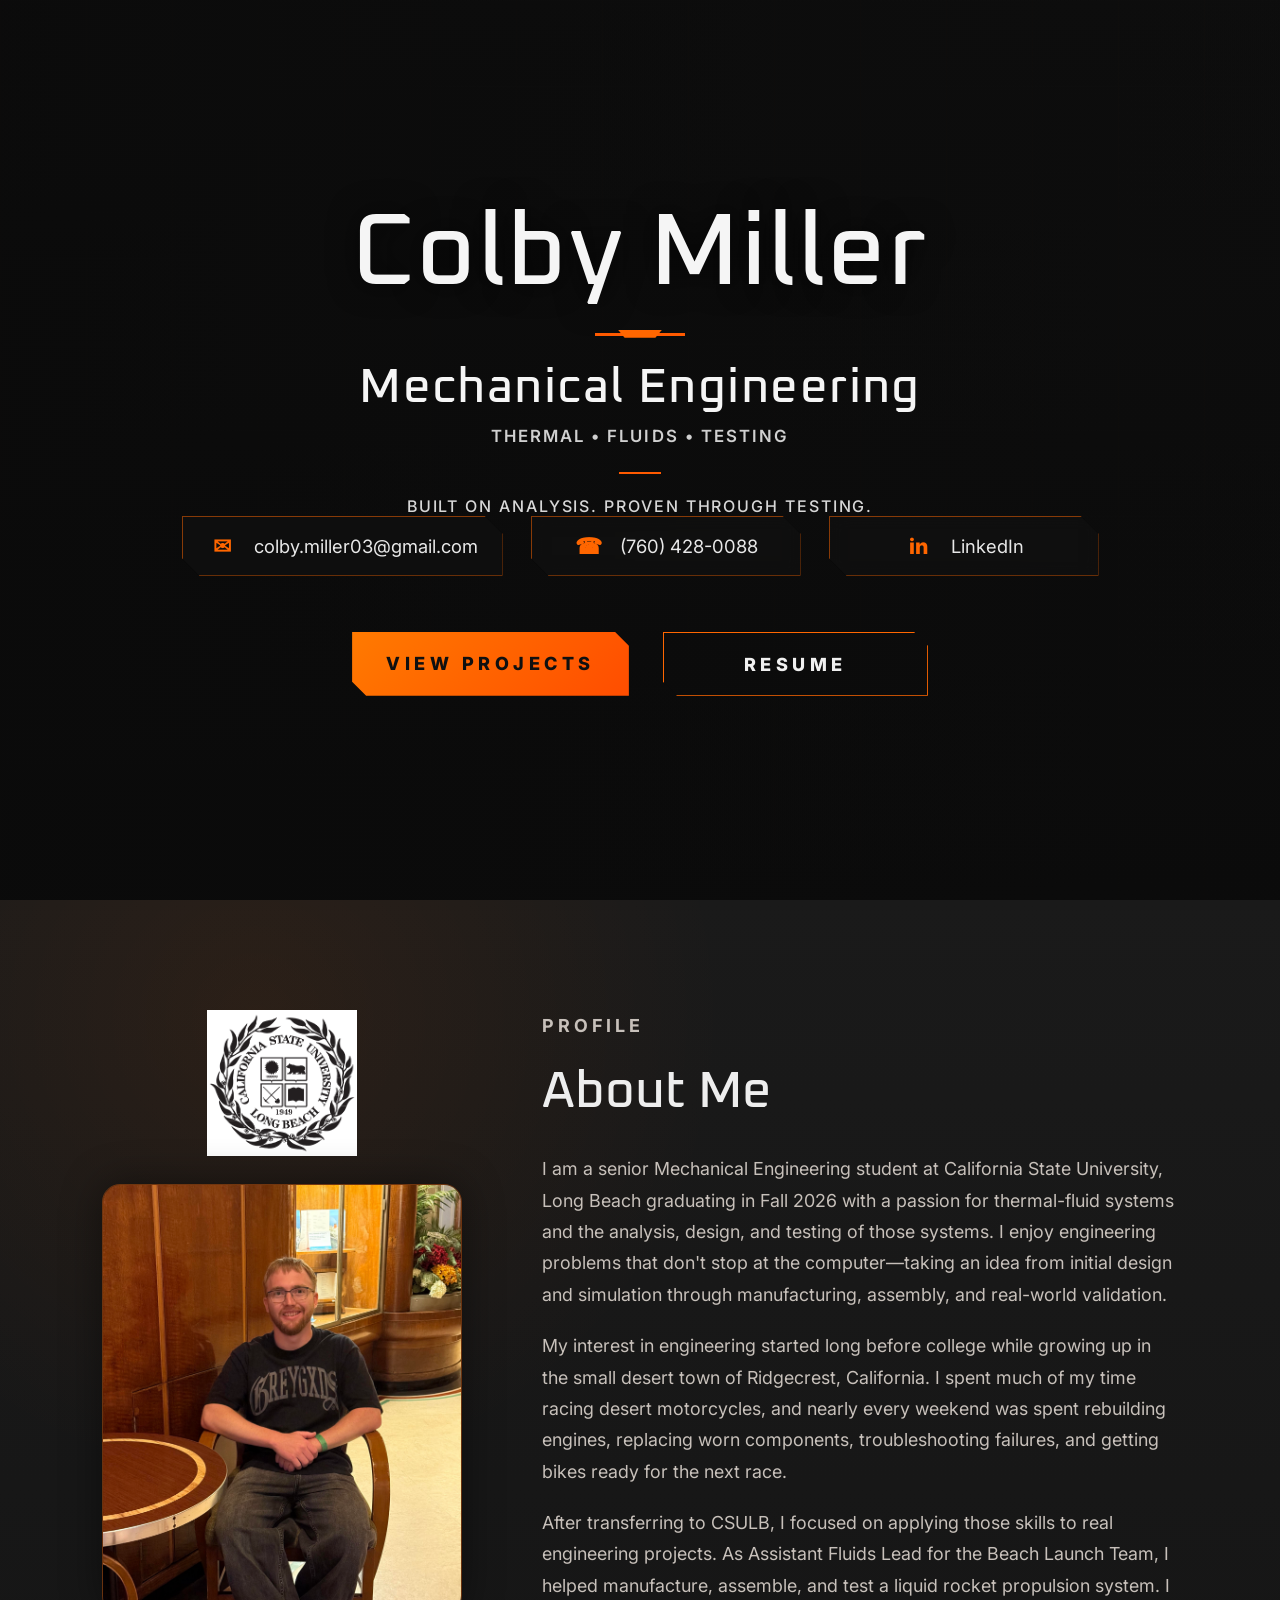
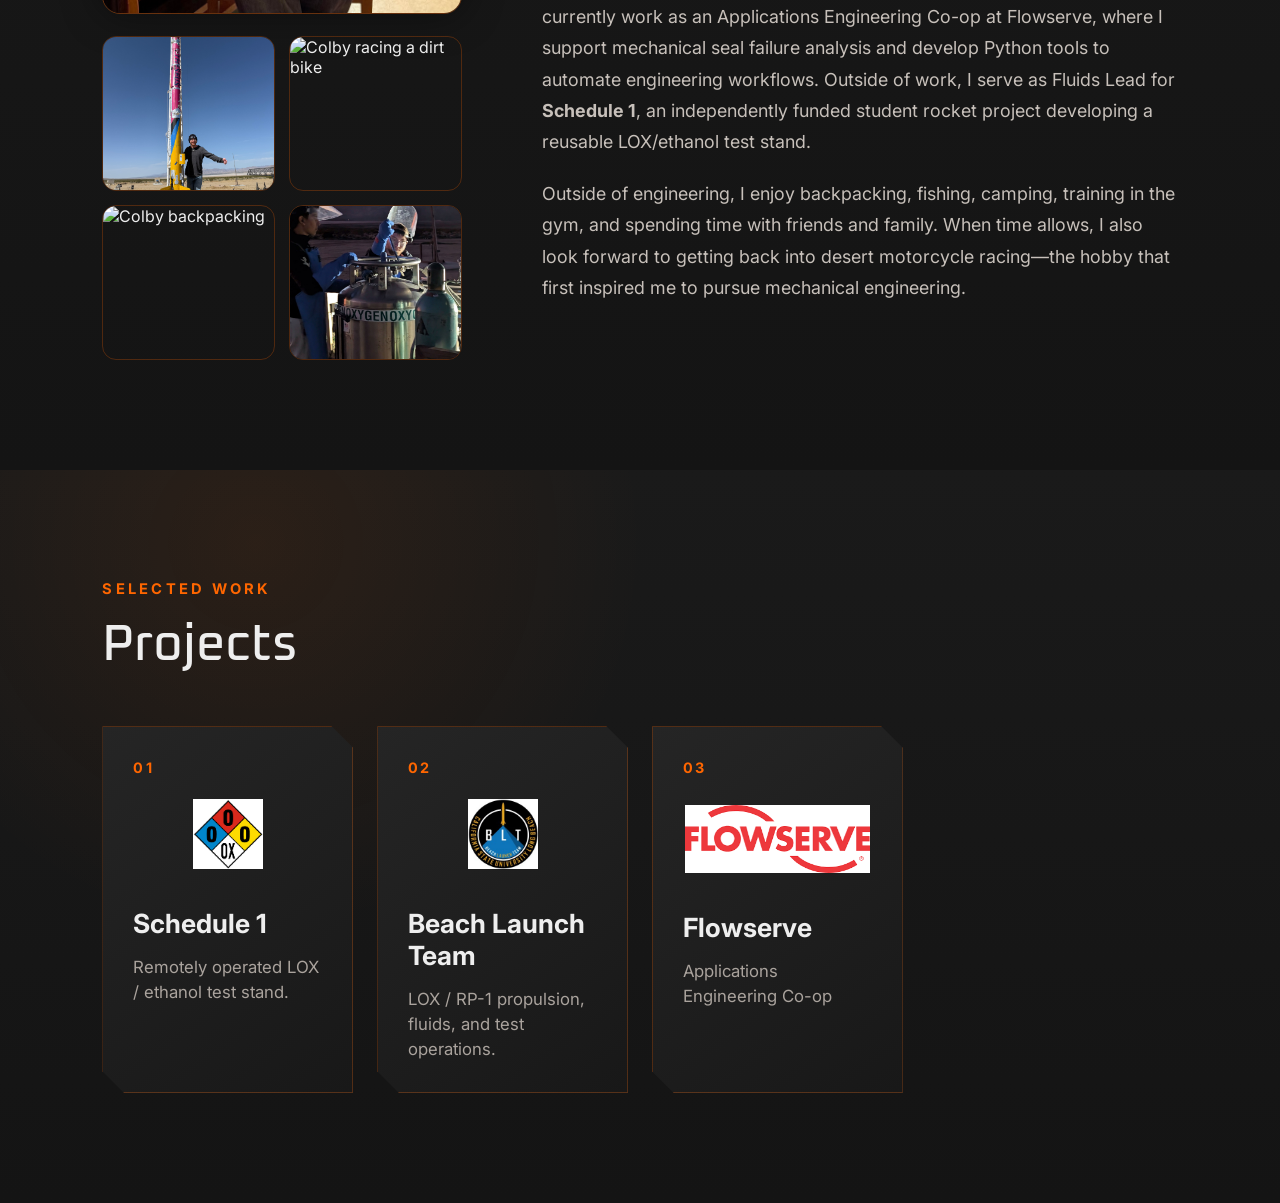
==== commit 05bc8f91: "Fix homepage hero video layout" ====
--- a/index.html
+++ b/index.html
@@ -12,7 +12,7 @@
 <body>
   <section class="hero">
     <video autoplay muted loop playsinline class="hero-video">
-     <source src="../videos/thermalvideo.mp4" type="video/mp4" />
+     <source src="videos/thermalvideo.mp4" type="video/mp4" />
     </video>
 
     <div class="hero-content">
--- a/css/style.css
+++ b/css/style.css
@@ -3570,4 +3570,108 @@
     .schedule-summary {
         padding: 28px 24px;
     }
+}
+
+/* =========================================================
+   HOMEPAGE HERO
+========================================================= */
+
+.hero {
+    position: relative;
+    min-height: 100vh;
+    display: flex;
+    align-items: center;
+    justify-content: center;
+    overflow: hidden;
+    background: #111;
+}
+
+.hero-video {
+    position: absolute;
+    inset: 0;
+    width: 100%;
+    height: 100%;
+    object-fit: cover;
+    object-position: center;
+    z-index: 0;
+}
+
+.hero::after {
+    content: "";
+    position: absolute;
+    inset: 0;
+    background:
+        linear-gradient(
+            90deg,
+            rgba(10, 10, 10, 0.82),
+            rgba(10, 10, 10, 0.45)
+        ),
+        linear-gradient(
+            180deg,
+            rgba(10, 10, 10, 0.15),
+            rgba(10, 10, 10, 0.72)
+        );
+    z-index: 1;
+}
+
+.hero-content {
+    position: relative;
+    z-index: 2;
+    width: min(1100px, calc(100% - 48px));
+    margin: 0 auto;
+    padding: 80px 0;
+    text-align: center;
+}
+
+.hero-content h1 {
+    margin: 0;
+    color: #f5f5f5;
+    font-family: "Oxanium", sans-serif;
+    font-size: clamp(3.5rem, 8vw, 7rem);
+    font-weight: 500;
+    line-height: 1;
+}
+
+.hero-content h2 {
+    margin: 22px 0 8px;
+    color: #f5f5f5;
+    font-family: "Oxanium", sans-serif;
+    font-size: clamp(1.8rem, 4vw, 3rem);
+    font-weight: 500;
+}
+
+.hero .subtitle {
+    margin: 0;
+    color: #d0d0d0;
+    font-family: "Inter", sans-serif;
+    font-size: 1.05rem;
+    letter-spacing: 0.12em;
+    text-transform: uppercase;
+}
+
+.hero .hook {
+    margin: 22px 0 0;
+    color: #d7d7d7;
+    font-family: "Inter", sans-serif;
+    font-size: 1rem;
+}
+
+.orange-rule {
+    width: 90px;
+    height: 3px;
+    margin: 26px auto 0;
+    background: #ff5a00;
+}
+
+.small-rule {
+    width: 42px;
+    height: 2px;
+    margin: 26px auto 0;
+    background: #ff5a00;
+}
+
+.contact-row,
+.button-row {
+    position: relative;
+    z-index: 2;
 }
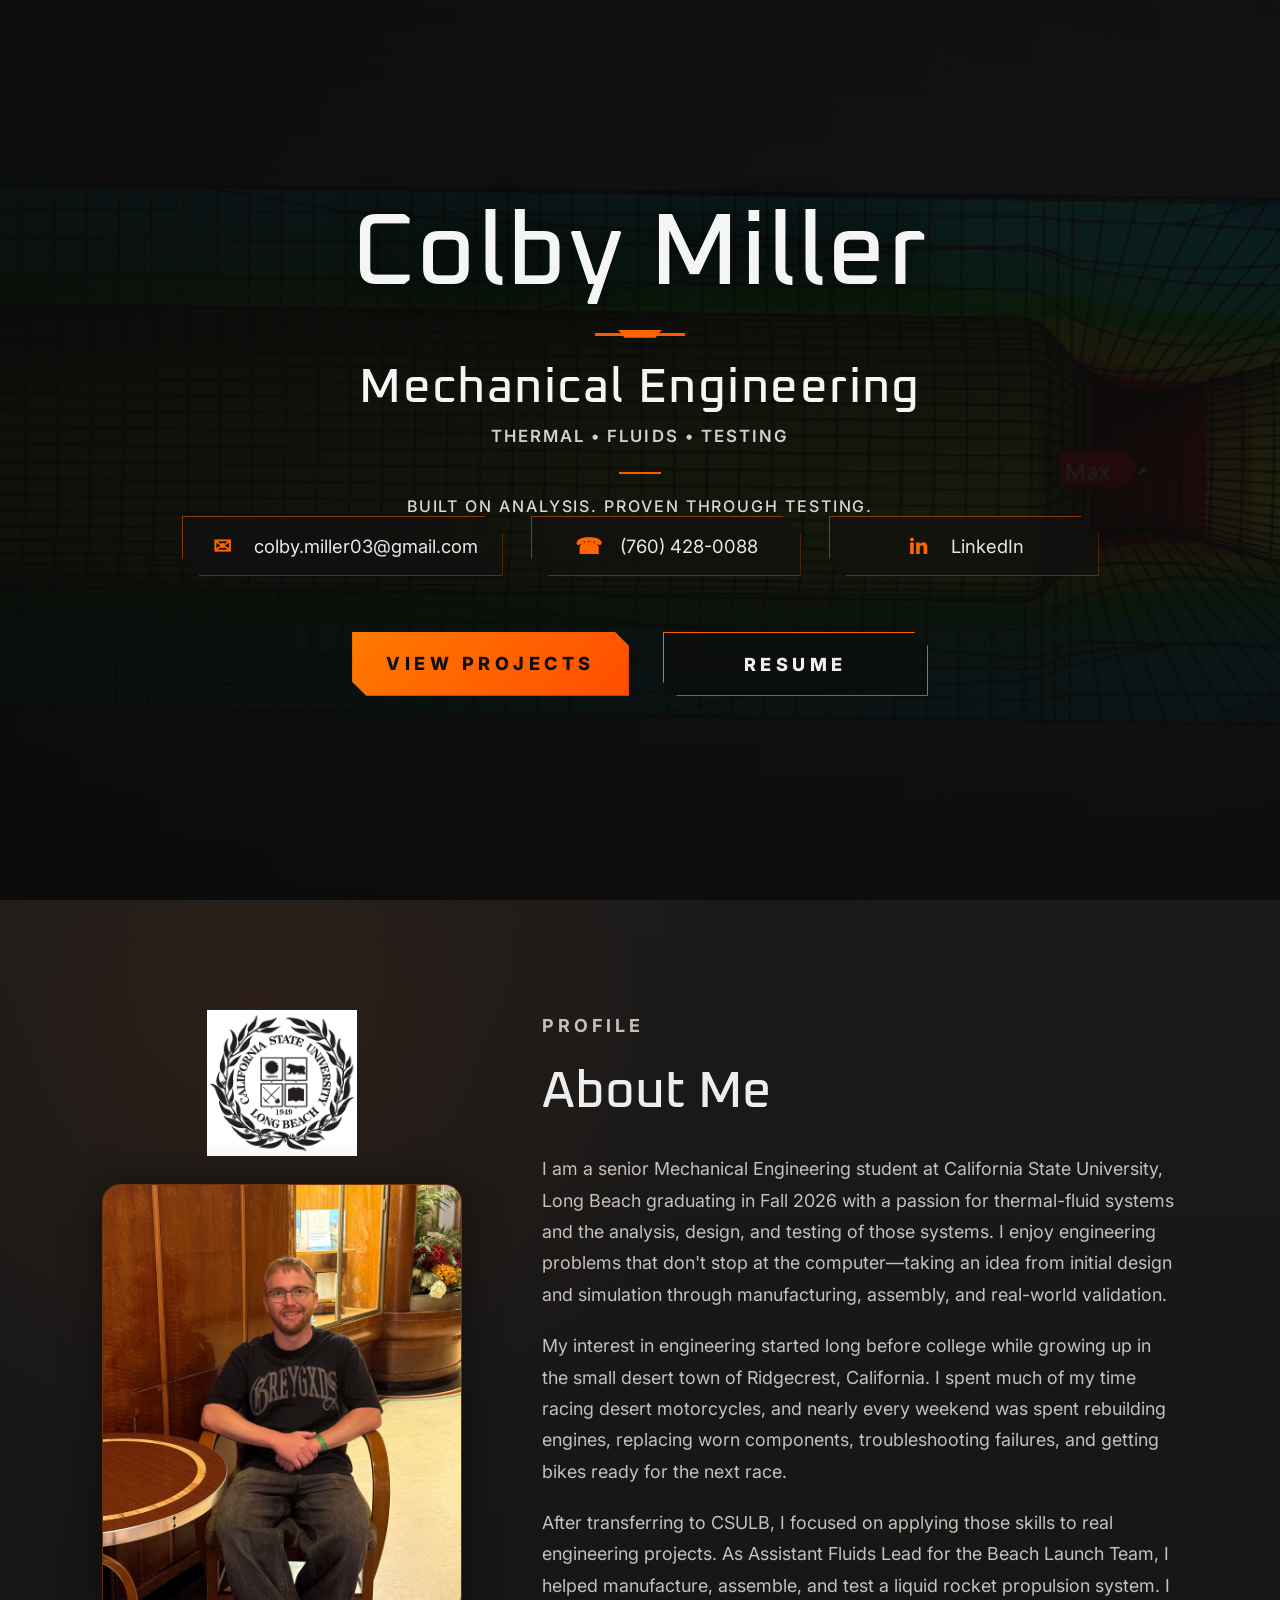
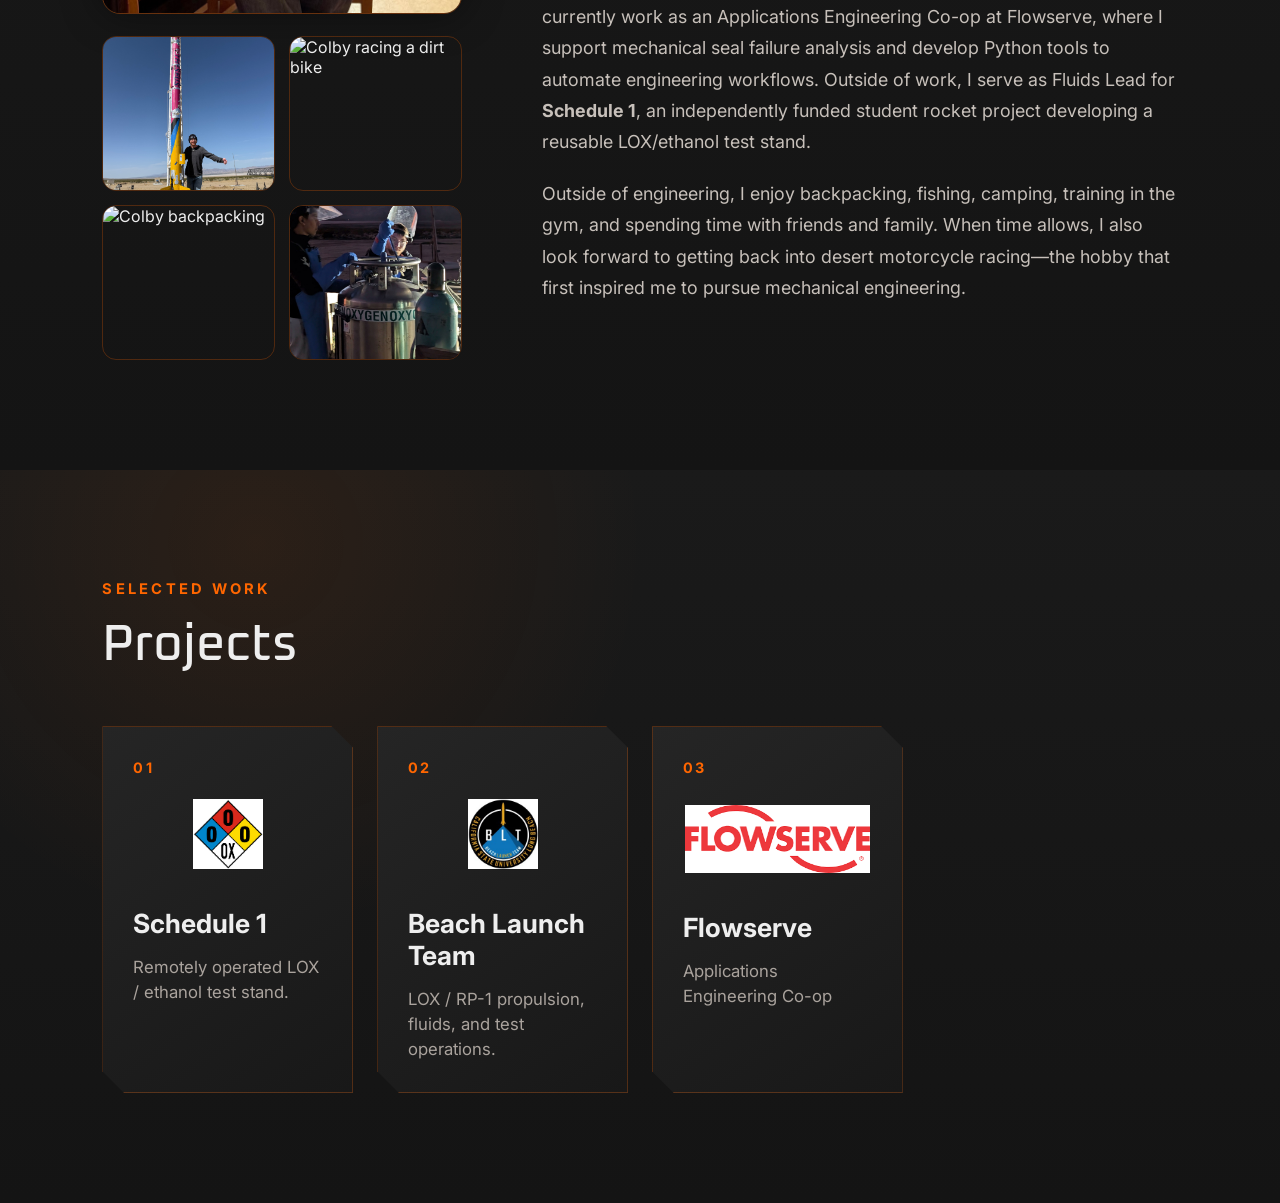
==== commit b32b33ae: "Remove homepage video" ====
--- a/index.html
+++ b/index.html
@@ -11,9 +11,6 @@
 
 <body>
   <section class="hero">
-    <video autoplay muted loop playsinline class="hero-video">
-     <source src="videos/thermalvideo.mp4" type="video/mp4" />
-    </video>
 
     <div class="hero-content">
       <h1>Colby Miller</h1>
--- a/css/style.css
+++ b/css/style.css
@@ -3674,4 +3674,13 @@
 .button-row {
     position: relative;
     z-index: 2;
+}
+
+.hero {
+    background:
+        linear-gradient(rgba(15,15,15,.65), rgba(15,15,15,.65)),
+        url("../images/thermal-bg.jpg");
+    background-size: cover;
+    background-position: center;
+    background-repeat: no-repeat;
 }
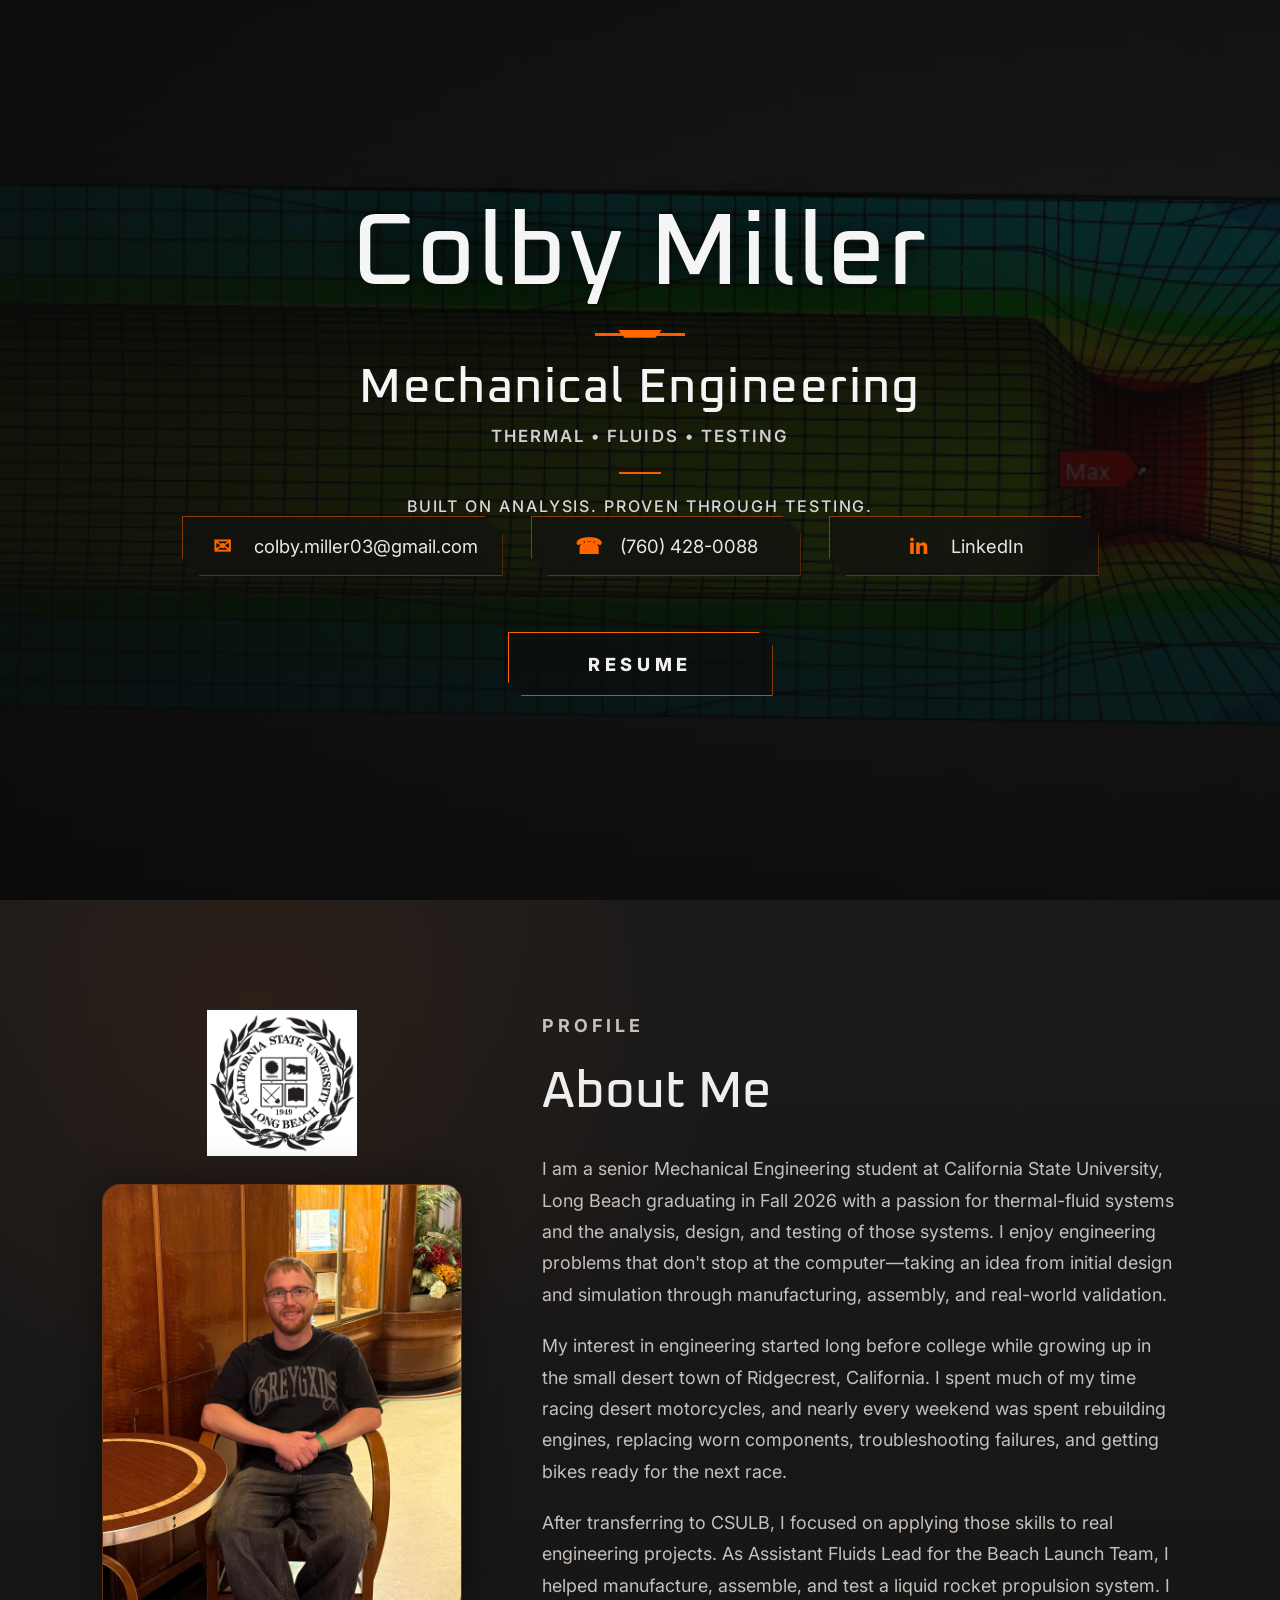
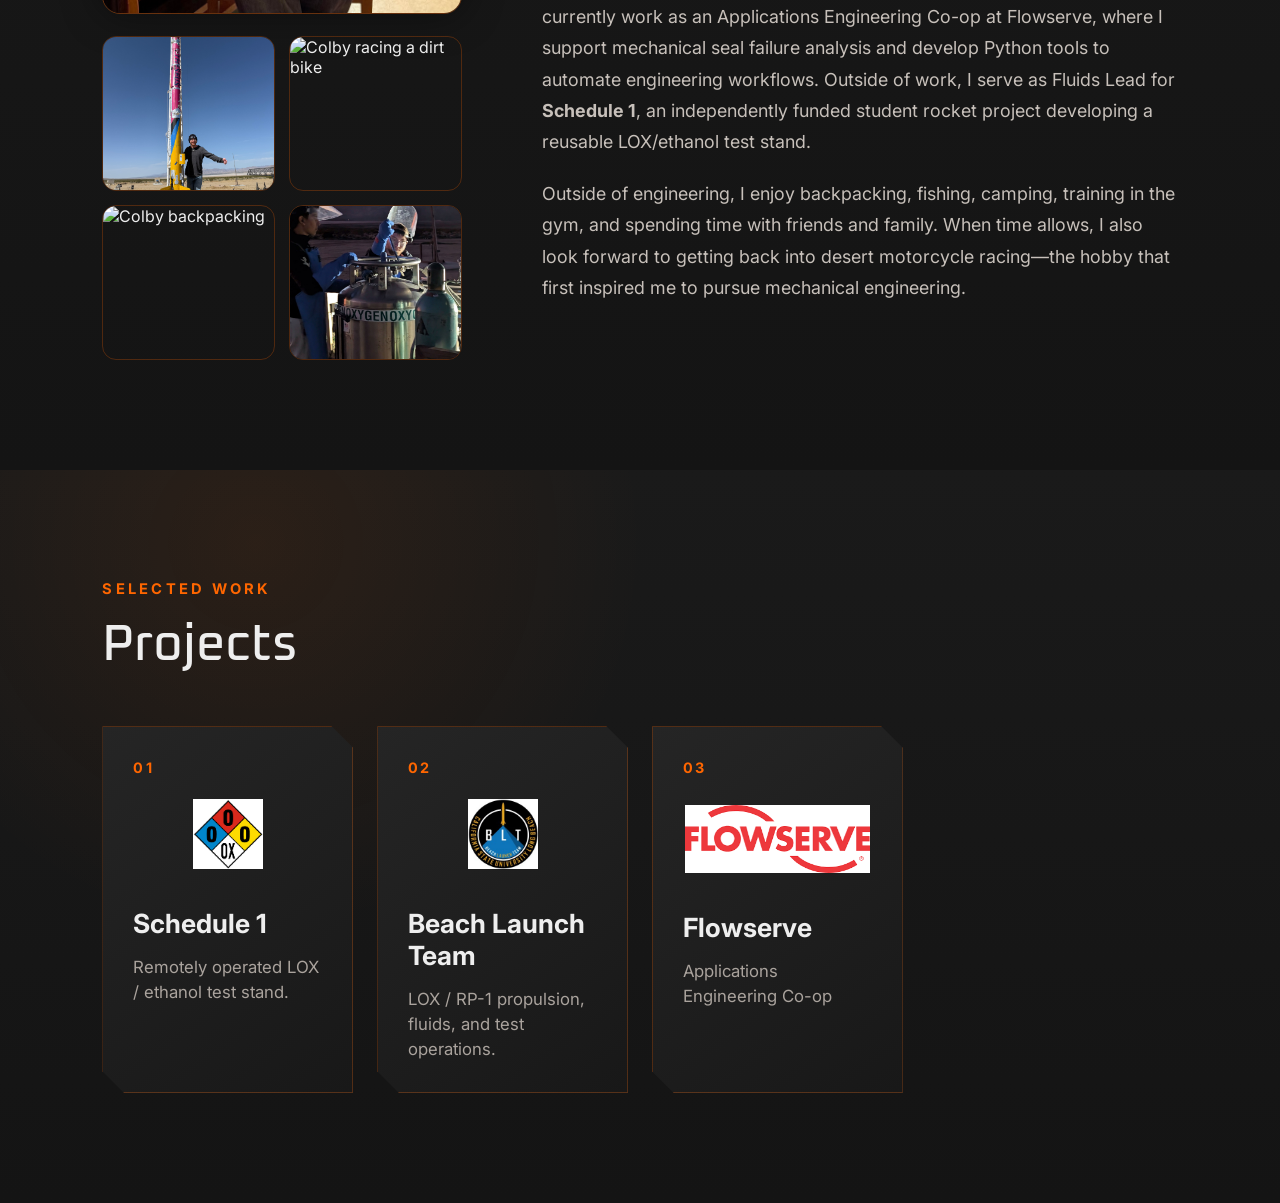
==== commit 1da7ddc9: "Updated resume" ====
--- a/index.html
+++ b/index.html
@@ -42,8 +42,9 @@
       </div>
 
       <div class="button-row">
-        <a href="#projects" class="industrial-btn filled">View Projects</a>
-        <a href="resume/Colby-Miller-Resume.pdf" class="industrial-btn outline" target="_blank">Resume</a>
+        <a href="resume/Colby_Miller_Resume.pdf"
+   class="industrial-btn outline"
+   target="_blank">Resume</a>
       </div>
     </div>
   </section>
--- a/css/style.css
+++ b/css/style.css
@@ -25,11 +25,13 @@
   overflow: hidden;
 
   background:
-    linear-gradient(rgba(18, 18, 18, 0.45), rgba(18, 18, 18, 0.78)),
-    radial-gradient(circle at center, rgba(255, 102, 0, 0.18), transparent 55%),
+    linear-gradient(rgba(18,18,18,0.15), rgba(18,18,18,0.30)),
+    radial-gradient(circle at center,
+        rgba(255,102,0,0.10),
+        transparent 60%),
     url("../images/thermal-bg.jpg");
 
-  background-size: contain;
+  background-size: cover;;
 background-repeat: no-repeat;
 background-position: center;
 background-color: #111111;
@@ -54,8 +56,7 @@
   z-index: 1;
   pointer-events: none;
   background:
-    radial-gradient(circle, transparent 38%, rgba(0, 0, 0, 0.45) 100%),
-    linear-gradient(135deg, transparent 0 78%, rgba(255, 102, 0, 0.28) 78.2%, transparent 78.5%);
+    radial-gradient(circle, transparent 55%, rgba(0, 0, 0, 0.18) 100%);
 }
 
 .hero-content {
@@ -3683,4 +3684,9 @@
     background-size: cover;
     background-position: center;
     background-repeat: no-repeat;
+}
+.hero {
+  background:
+    linear-gradient(rgba(0, 0, 0, 0.38), rgba(0, 0, 0, 0.38)),
+    url("../images/thermal-bg.jpg") center / cover no-repeat;
 }
